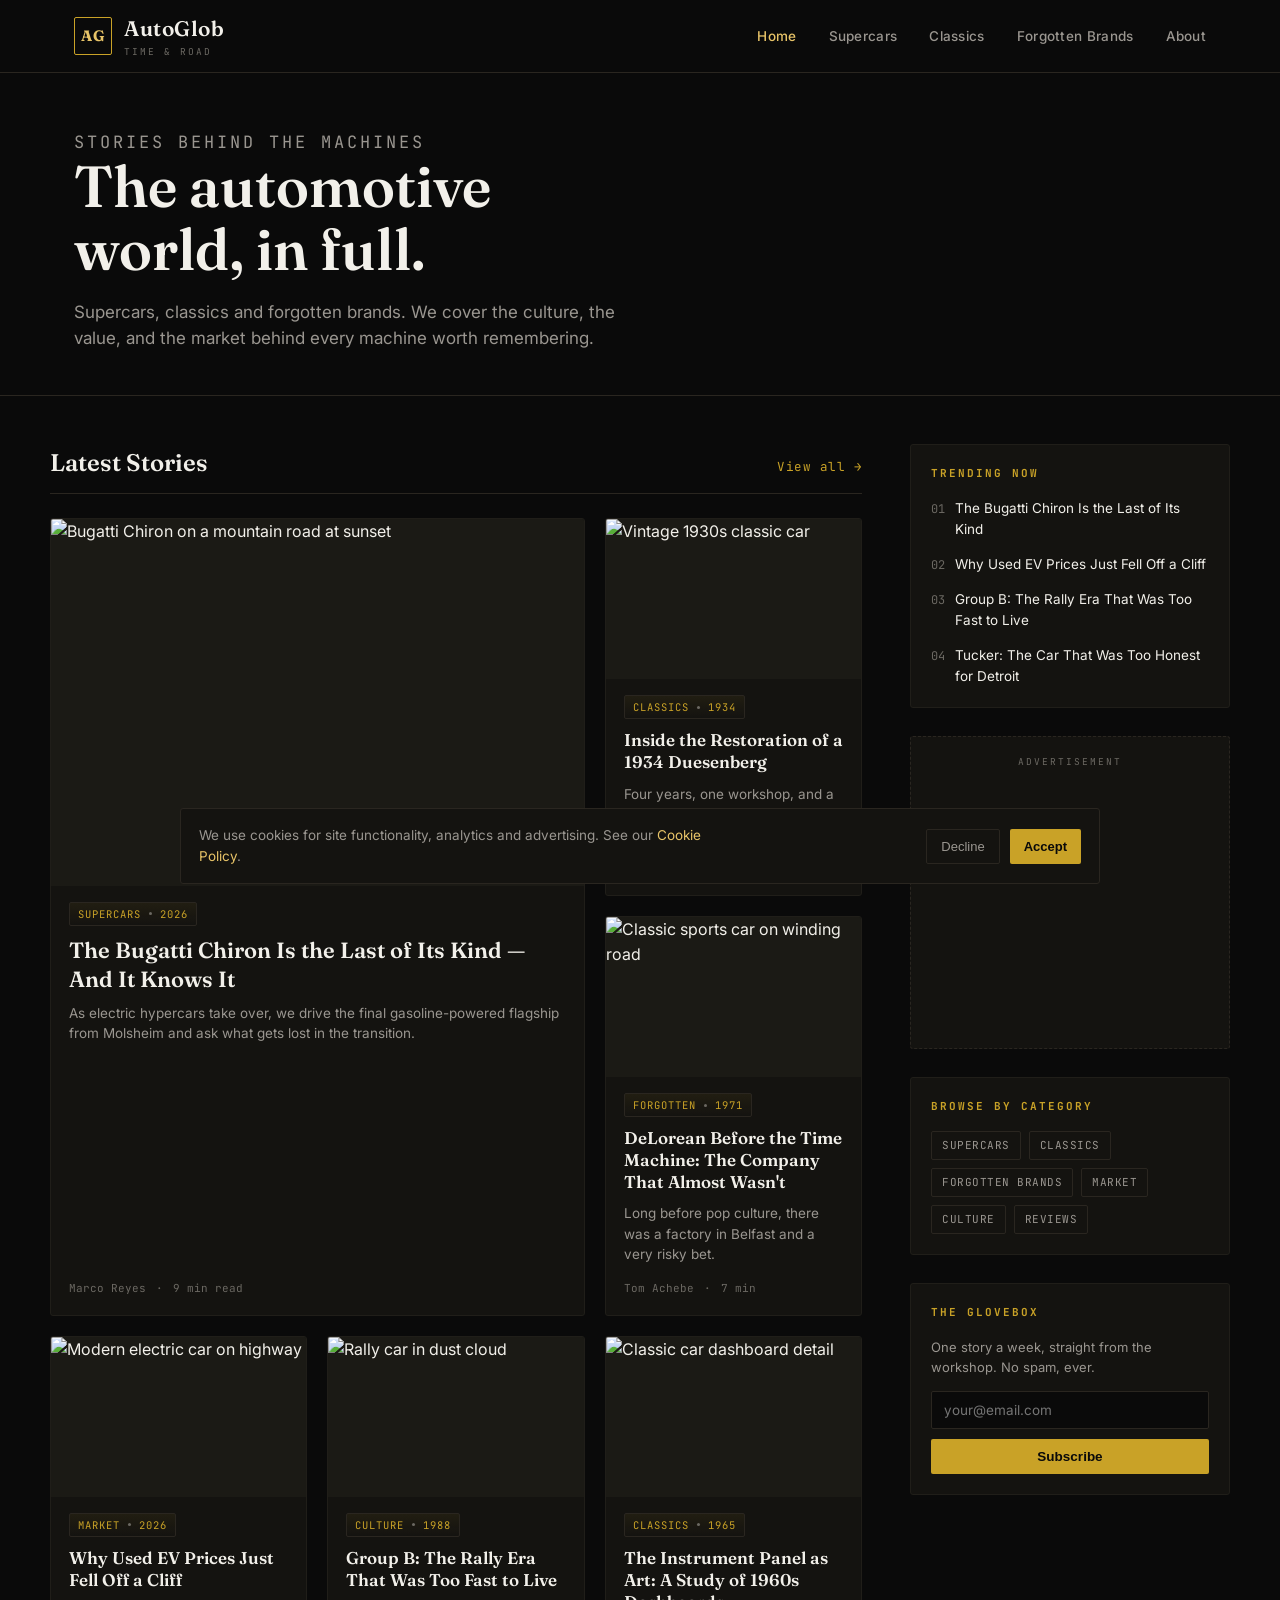
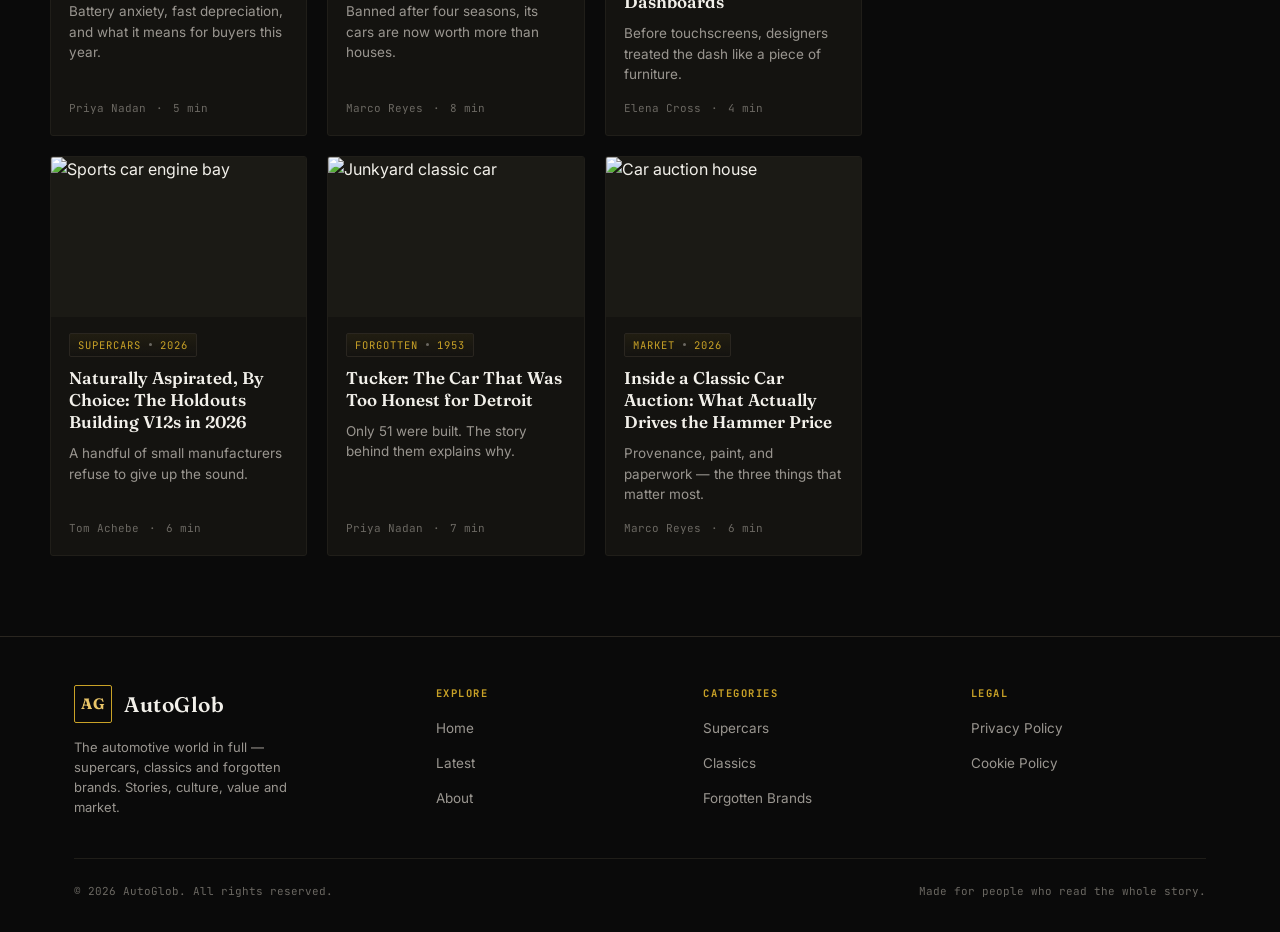
==== index.html @ 9c9de9b7 "Add files via upload" ====
<!DOCTYPE html>
<html lang="en">
<head>
<meta charset="UTF-8">
<meta name="viewport" content="width=device-width, initial-scale=1.0">
<title>AutoGlob — Time &amp; Road | Stories Behind The Machines</title>
<meta name="description" content="The automotive world in full. Supercars, classics and forgotten brands — stories, culture, value and market.">
<link rel="stylesheet" href="styles.css?v=2">
</head>
<body>

<header class="site-header">
  <div class="container header-inner">
    <a href="index.html" class="brand">
      <span class="brand-mark">AG</span>
      <span>
        <span class="brand-word">AutoGlob</span>
        <span class="brand-tagline">Time &amp; Road</span>
      </span>
    </a>
    <button class="nav-toggle" id="navToggle" aria-label="Open menu" aria-expanded="false">☰</button>
    <nav class="main-nav" id="mainNav">
      <a href="index.html" class="active">Home</a>
      <a href="index.html#latest">Supercars</a>
      <a href="index.html#latest">Classics</a>
      <a href="index.html#latest">Forgotten Brands</a>
      <a href="about.html">About</a>
    </nav>
  </div>
</header>

<section class="hero">
  <div class="container">
    <p class="hero-eyebrow">Stories Behind The Machines</p>
    <h1>The automotive world, in full.</h1>
    <p>Supercars, classics and forgotten brands. We cover the culture, the value, and the market behind every machine worth remembering.</p>
  </div>
</section>

<div class="container page-layout">
  <main>
    <div class="section-heading" id="latest">
      <h2>Latest Stories</h2>
      <a href="#" class="view-all">View all →</a>
    </div>

    <div class="article-grid featured-first">

      <article class="card">
        <a href="bugatti-chiron.html">
          <div class="card-media">
            <img src="https://images.unsplash.com/photo-1503376780353-7e6692767b70?w=1000&q=80" alt="Bugatti Chiron on a mountain road at sunset">
          </div>
        </a>
        <div class="card-body">
          <span class="plate">Supercars<span class="dot"></span>2026</span>
          <h3><a href="bugatti-chiron.html">The Bugatti Chiron Is the Last of Its Kind — And It Knows It</a></h3>
          <p>As electric hypercars take over, we drive the final gasoline-powered flagship from Molsheim and ask what gets lost in the transition.</p>
          <div class="card-meta"><span>Marco Reyes</span><span>·</span><span>9 min read</span></div>
        </div>
      </article>

      <article class="card">
        <a href="duesenberg-1934-restoration.html">
          <div class="card-media"><img src="https://images.unsplash.com/photo-1552519507-da3b142c6e3d?w=700&q=80" alt="Vintage 1930s classic car"></div>
        </a>
        <div class="card-body">
          <span class="plate">Classics<span class="dot"></span>1934</span>
          <h3><a href="duesenberg-1934-restoration.html">Inside the Restoration of a 1934 Duesenberg</a></h3>
          <p>Four years, one workshop, and a devotion to getting every rivet right.</p>
          <div class="card-meta"><span>Elena Cross</span><span>·</span><span>6 min</span></div>
        </div>
      </article>

      <article class="card">
        <a href="delorean-before-time-machine.html">
          <div class="card-media"><img src="https://images.unsplash.com/photo-1494905998402-395d579af36f?w=700&q=80" alt="Classic sports car on winding road"></div>
        </a>
        <div class="card-body">
          <span class="plate">Forgotten<span class="dot"></span>1971</span>
          <h3><a href="delorean-before-time-machine.html">DeLorean Before the Time Machine: The Company That Almost Wasn't</a></h3>
          <p>Long before pop culture, there was a factory in Belfast and a very risky bet.</p>
          <div class="card-meta"><span>Tom Achebe</span><span>·</span><span>7 min</span></div>
        </div>
      </article>

      <article class="card">
        <a href="used-ev-prices-fell.html">
          <div class="card-media"><img src="https://images.unsplash.com/photo-1580273916550-e323be2ae537?w=700&q=80" alt="Modern electric car on highway"></div>
        </a>
        <div class="card-body">
          <span class="plate">Market<span class="dot"></span>2026</span>
          <h3><a href="used-ev-prices-fell.html">Why Used EV Prices Just Fell Off a Cliff</a></h3>
          <p>Battery anxiety, fast depreciation, and what it means for buyers this year.</p>
          <div class="card-meta"><span>Priya Nadan</span><span>·</span><span>5 min</span></div>
        </div>
      </article>

      <article class="card">
        <a href="group-b-rally-era.html">
          <div class="card-media"><img src="https://images.unsplash.com/photo-1605559911160-a3d95d213904?w=700&q=80" alt="Rally car in dust cloud"></div>
        </a>
        <div class="card-body">
          <span class="plate">Culture<span class="dot"></span>1988</span>
          <h3><a href="group-b-rally-era.html">Group B: The Rally Era That Was Too Fast to Live</a></h3>
          <p>Banned after four seasons, its cars are now worth more than houses.</p>
          <div class="card-meta"><span>Marco Reyes</span><span>·</span><span>8 min</span></div>
        </div>
      </article>

      <article class="card">
        <a href="1960s-dashboards-design.html">
          <div class="card-media"><img src="https://images.unsplash.com/photo-1542362567-b07e54358753?w=700&q=80" alt="Classic car dashboard detail"></div>
        </a>
        <div class="card-body">
          <span class="plate">Classics<span class="dot"></span>1965</span>
          <h3><a href="1960s-dashboards-design.html">The Instrument Panel as Art: A Study of 1960s Dashboards</a></h3>
          <p>Before touchscreens, designers treated the dash like a piece of furniture.</p>
          <div class="card-meta"><span>Elena Cross</span><span>·</span><span>4 min</span></div>
        </div>
      </article>

      <article class="card">
        <a href="naturally-aspirated-v12-holdouts.html">
          <div class="card-media"><img src="https://images.unsplash.com/photo-1511919884226-fd3cad34687c?w=700&q=80" alt="Sports car engine bay"></div>
        </a>
        <div class="card-body">
          <span class="plate">Supercars<span class="dot"></span>2026</span>
          <h3><a href="naturally-aspirated-v12-holdouts.html">Naturally Aspirated, By Choice: The Holdouts Building V12s in 2026</a></h3>
          <p>A handful of small manufacturers refuse to give up the sound.</p>
          <div class="card-meta"><span>Tom Achebe</span><span>·</span><span>6 min</span></div>
        </div>
      </article>

      <article class="card">
        <a href="tucker-car-too-honest-detroit.html">
          <div class="card-media"><img src="https://images.unsplash.com/photo-1580414057403-c5f451f30e1c?w=700&q=80" alt="Junkyard classic car"></div>
        </a>
        <div class="card-body">
          <span class="plate">Forgotten<span class="dot"></span>1953</span>
          <h3><a href="tucker-car-too-honest-detroit.html">Tucker: The Car That Was Too Honest for Detroit</a></h3>
          <p>Only 51 were built. The story behind them explains why.</p>
          <div class="card-meta"><span>Priya Nadan</span><span>·</span><span>7 min</span></div>
        </div>
      </article>

      <article class="card">
        <a href="classic-car-auction-hammer-price.html">
          <div class="card-media"><img src="https://images.unsplash.com/photo-1494976388531-d1058494cdd8?w=700&q=80" alt="Car auction house"></div>
        </a>
        <div class="card-body">
          <span class="plate">Market<span class="dot"></span>2026</span>
          <h3><a href="classic-car-auction-hammer-price.html">Inside a Classic Car Auction: What Actually Drives the Hammer Price</a></h3>
          <p>Provenance, paint, and paperwork — the three things that matter most.</p>
          <div class="card-meta"><span>Marco Reyes</span><span>·</span><span>6 min</span></div>
        </div>
      </article>

    </div>
  </main>

  <aside class="sidebar">
    <div class="widget">
      <h3>Trending Now</h3>
      <ul class="widget-list">
        <li><a href="bugatti-chiron.html"><span class="rank">01</span> The Bugatti Chiron Is the Last of Its Kind</a></li>
        <li><a href="used-ev-prices-fell.html"><span class="rank">02</span> Why Used EV Prices Just Fell Off a Cliff</a></li>
        <li><a href="group-b-rally-era.html"><span class="rank">03</span> Group B: The Rally Era That Was Too Fast to Live</a></li>
        <li><a href="tucker-car-too-honest-detroit.html"><span class="rank">04</span> Tucker: The Car That Was Too Honest for Detroit</a></li>
      </ul>
    </div>

    <div class="ad-slot">
      <p class="ad-label">Advertisement</p>
      <!-- AdSense unit placeholder -->
      <ins class="adsbygoogle"
           style="display:block; min-height:250px;"
           data-ad-client="ca-pub-XXXXXXXXXXXXXXXX"
           data-ad-slot="0000000000"
           data-ad-format="auto"
           data-full-width-responsive="true"></ins>
    </div>

    <div class="widget">
      <h3>Browse by Category</h3>
      <div class="tag-cloud">
        <a href="#" class="tag">Supercars</a>
        <a href="#" class="tag">Classics</a>
        <a href="#" class="tag">Forgotten Brands</a>
        <a href="#" class="tag">Market</a>
        <a href="#" class="tag">Culture</a>
        <a href="#" class="tag">Reviews</a>
      </div>
    </div>

    <div class="widget newsletter-widget">
      <h3>The Glovebox</h3>
      <p>One story a week, straight from the workshop. No spam, ever.</p>
      <form class="newsletter-form" onsubmit="return false;">
        <input type="email" placeholder="your@email.com" required aria-label="Email address">
        <button class="btn" type="submit">Subscribe</button>
      </form>
    </div>
  </aside>
</div>

<footer class="site-footer">
  <div class="container">
    <div class="footer-grid">
      <div class="footer-brand">
        <a href="index.html" class="brand">
          <span class="brand-mark">AG</span>
          <span class="brand-word">AutoGlob</span>
        </a>
        <p>The automotive world in full — supercars, classics and forgotten brands. Stories, culture, value and market.</p>
      </div>
      <div class="footer-col">
        <h4>Explore</h4>
        <ul>
          <li><a href="index.html">Home</a></li>
          <li><a href="index.html#latest">Latest</a></li>
          <li><a href="about.html">About</a></li>
        </ul>
      </div>
      <div class="footer-col">
        <h4>Categories</h4>
        <ul>
          <li><a href="#">Supercars</a></li>
          <li><a href="#">Classics</a></li>
          <li><a href="#">Forgotten Brands</a></li>
        </ul>
      </div>
      <div class="footer-col">
        <h4>Legal</h4>
        <ul>
          <li><a href="privacy.html">Privacy Policy</a></li>
          <li><a href="cookies.html">Cookie Policy</a></li>
        </ul>
      </div>
    </div>
    <div class="footer-bottom">
      <span>© 2026 AutoGlob. All rights reserved.</span>
      <span>Made for people who read the whole story.</span>
    </div>
  </div>
</footer>

<script src="script.js"></script>
</body>
</html>
---- styles.css ----
/* ==========================================================================
   AutoGlob — Time & Road
   Shared stylesheet
   ========================================================================== */

@import url('https://fonts.googleapis.com/css2?family=Fraunces:opsz,wght@9..144,400;9..144,500;9..144,600;9..144,700&family=Inter:wght@400;500;600;700&family=JetBrains+Mono:wght@400;500;600&display=swap');

:root{
  --bg: #0a0a0a;
  --bg-elevated: #141310;
  --bg-elevated-2: #1b1a15;
  --gold: #c9a227;
  --gold-bright: #e8c468;
  --text: #f2f0ea;
  --text-muted: #9a9690;
  --text-faint: #6b6862;
  --line: #2a2620;
  --line-soft: #201e19;

  --font-display: 'Fraunces', Georgia, serif;
  --font-body: 'Inter', -apple-system, BlinkMacSystemFont, sans-serif;
  --font-mono: 'JetBrains Mono', ui-monospace, monospace;

  --container: 1180px;
  --radius: 3px;
}

*, *::before, *::after{ box-sizing: border-box; }

html{ scroll-behavior: smooth; }

body{
  margin:0;
  background: var(--bg);
  color: var(--text);
  font-family: var(--font-body);
  font-size: 16px;
  line-height: 1.55;
  -webkit-font-smoothing: antialiased;
}

img{ max-width:100%; display:block; }
a{ color: inherit; text-decoration: none; }

.container{
  max-width: var(--container);
  margin: 0 auto;
  padding: 0 24px;
}

:focus-visible{
  outline: 2px solid var(--gold-bright);
  outline-offset: 2px;
}

@media (prefers-reduced-motion: reduce){
  *{ animation-duration: 0.01ms !important; transition-duration: 0.01ms !important; scroll-behavior: auto !important; }
}

/* ---------- Header ---------- */

.site-header{
  position: sticky;
  top: 0;
  z-index: 50;
  background: var(--bg);
  border-bottom: 1px solid var(--line);
}

.header-inner{
  display:flex;
  align-items:center;
  justify-content: space-between;
  height: 72px;
  gap: 24px;
}

.brand{
  display:flex;
  align-items:center;
  gap: 12px;
  flex-shrink: 0;
}

.brand-mark{
  width: 38px;
  height: 38px;
  border: 1.5px solid var(--gold);
  border-radius: 2px;
  display:flex;
  align-items:center;
  justify-content:center;
  font-family: var(--font-display);
  font-weight: 700;
  font-size: 15px;
  letter-spacing: 0.5px;
  color: var(--gold-bright);
}

.brand-word{
  font-family: var(--font-display);
  font-size: 21px;
  font-weight: 600;
  letter-spacing: 0.5px;
}

.brand-tagline{
  display:block;
  font-family: var(--font-mono);
  font-size: 9.5px;
  letter-spacing: 2px;
  text-transform: uppercase;
  color: var(--text-faint);
  margin-top: 1px;
}

.main-nav{
  display:flex;
  align-items:center;
  gap: 32px;
}

.main-nav a{
  font-size: 13.5px;
  font-weight: 500;
  letter-spacing: 0.3px;
  color: var(--text-muted);
  transition: color .15s ease;
  white-space: nowrap;
}

.main-nav a:hover, .main-nav a.active{ color: var(--gold-bright); }

.nav-toggle{
  display:none;
  background:none;
  border: 1px solid var(--line);
  color: var(--text);
  width: 40px; height: 40px;
  border-radius: var(--radius);
  cursor:pointer;
}

@media (max-width: 860px){
  .main-nav{
    position: fixed;
    inset: 72px 0 0 0;
    z-index: 60;
    background-color: var(--bg);
    opacity: 1;
    flex-direction: column;
    align-items: flex-start;
    padding: 24px;
    gap: 20px;
    border-top: 1px solid var(--line);
    box-shadow: 0 12px 24px rgba(0,0,0,0.5);
    transform: translateX(100%);
    transition: transform .25s ease;
  }
  .main-nav.open{ transform: translateX(0); }
  .nav-toggle{ display:flex; align-items:center; justify-content:center; }
}

/* ---------- Hero ---------- */

.hero{
  padding: 56px 0 44px;
  border-bottom: 1px solid var(--line);
}

.hero-eyebrow{
  font-family: var(--font-mono);
  font-size: 11px;
  letter-spacing: 3px;
  text-transform: uppercase;
  color: var(--gold);
  margin: 0 0 14px;
}

.hero h1{
  font-family: var(--font-display);
  font-size: clamp(34px, 5vw, 58px);
  font-weight: 600;
  line-height: 1.08;
  margin: 0 0 18px;
  max-width: 15ch;
}

.hero p{
  font-size: 17px;
  color: var(--text-muted);
  max-width: 52ch;
  margin: 0;
}

/* ---------- Layout: content + sidebar ---------- */

.page-layout{
  display:grid;
  grid-template-columns: 1fr 320px;
  gap: 48px;
  padding: 48px 0 80px;
  align-items: start;
}

@media (max-width: 960px){
  .page-layout{ grid-template-columns: 1fr; }
}

.section-heading{
  display:flex;
  align-items:baseline;
  justify-content: space-between;
  margin: 0 0 24px;
  padding-bottom: 12px;
  border-bottom: 1px solid var(--line);
}

.section-heading h2{
  font-family: var(--font-display);
  font-size: 24px;
  font-weight: 600;
  margin:0;
}

.section-heading .view-all{
  font-size: 12.5px;
  font-family: var(--font-mono);
  color: var(--gold);
  letter-spacing: 0.5px;
}

/* ---------- Article grid ---------- */

.article-grid{
  display:grid;
  grid-template-columns: repeat(3, 1fr);
  gap: 20px;
}

.article-grid.featured-first .card:first-child{
  grid-column: span 2;
  grid-row: span 2;
}

.article-grid.featured-first .card:first-child .card-media{ aspect-ratio: 16/11; }
.article-grid.featured-first .card:first-child h3{ font-size: 22px; }

@media (max-width: 720px){
  .article-grid{ grid-template-columns: 1fr; }
  .article-grid.featured-first .card:first-child{ grid-column: span 1; grid-row: span 1; }
}
@media (min-width: 721px) and (max-width: 960px){
  .article-grid{ grid-template-columns: repeat(2, 1fr); }
}

.card{
  background: var(--bg-elevated);
  border: 1px solid var(--line-soft);
  border-radius: var(--radius);
  overflow: hidden;
  display:flex;
  flex-direction: column;
  transition: border-color .15s ease, transform .15s ease;
}

.card:hover{ border-color: var(--gold); transform: translateY(-2px); }

.card-media{
  aspect-ratio: 16/10;
  overflow: hidden;
  background: #1b1a15;
}

.card-media img{ width:100%; height:100%; object-fit: cover; }

.card-body{ padding: 16px 18px 18px; display:flex; flex-direction:column; gap:10px; flex:1; }

/* signature element: the "plate" — a vehicle-badge-style metadata strip */
.plate{
  display:inline-flex;
  align-items:center;
  gap: 8px;
  font-family: var(--font-mono);
  font-size: 10.5px;
  letter-spacing: 1px;
  text-transform: uppercase;
  color: var(--gold);
  border: 1px solid var(--line);
  border-radius: 2px;
  padding: 3px 8px;
  width: fit-content;
  background: linear-gradient(180deg, rgba(201,162,39,0.07), transparent);
}

.plate .dot{ width:3px; height:3px; background: var(--text-faint); border-radius:50%; }

.card h3{
  font-family: var(--font-display);
  font-size: 17px;
  font-weight: 600;
  line-height: 1.3;
  margin: 0;
}

.card p{
  font-size: 13.5px;
  color: var(--text-muted);
  margin:0;
  line-height: 1.5;
}

.card-meta{
  margin-top: auto;
  padding-top: 6px;
  font-family: var(--font-mono);
  font-size: 11px;
  color: var(--text-faint);
  display:flex;
  gap: 10px;
}

/* ---------- Sidebar ---------- */

.sidebar{ display:flex; flex-direction:column; gap: 28px; }

.widget{
  background: var(--bg-elevated);
  border: 1px solid var(--line-soft);
  border-radius: var(--radius);
  padding: 20px;
}

.widget h3{
  font-family: var(--font-mono);
  font-size: 11px;
  letter-spacing: 2px;
  text-transform: uppercase;
  color: var(--gold);
  margin: 0 0 16px;
}

.widget-list{ list-style:none; margin:0; padding:0; display:flex; flex-direction:column; gap:14px; }

.widget-list li a{
  display:flex; align-items:baseline; gap:10px;
  font-size: 13.5px;
  color: var(--text);
}

.widget-list li a:hover{ color: var(--gold-bright); }

.widget-list .rank{
  font-family: var(--font-mono);
  color: var(--text-faint);
  font-size: 12px;
  flex-shrink:0;
}

.tag-cloud{ display:flex; flex-wrap:wrap; gap: 8px; }

.tag{
  font-family: var(--font-mono);
  font-size: 11px;
  letter-spacing: 0.5px;
  text-transform: uppercase;
  color: var(--text-muted);
  border: 1px solid var(--line);
  padding: 5px 10px;
  border-radius: 2px;
}
.tag:hover{ color: var(--gold-bright); border-color: var(--gold); }

.newsletter-widget p{ font-size: 13px; color: var(--text-muted); margin: 0 0 14px; }

.newsletter-form{ display:flex; flex-direction:column; gap: 10px; }

.newsletter-form input{
  background: var(--bg);
  border: 1px solid var(--line);
  color: var(--text);
  padding: 10px 12px;
  border-radius: 2px;
  font-family: var(--font-body);
  font-size: 13.5px;
}
.newsletter-form input:focus{ border-color: var(--gold); outline: none; }

.btn{
  display:inline-flex;
  align-items:center;
  justify-content:center;
  gap: 8px;
  background: var(--gold);
  color: #0a0a0a;
  font-weight: 600;
  font-size: 13.5px;
  padding: 10px 16px;
  border: none;
  border-radius: 2px;
  cursor: pointer;
  transition: background .15s ease;
}
.btn:hover{ background: var(--gold-bright); }

/* ad slot */
.ad-slot{
  background: var(--bg-elevated);
  border: 1px dashed var(--line);
  border-radius: var(--radius);
  padding: 18px;
  text-align:center;
}
.ad-slot .ad-label{
  font-family: var(--font-mono);
  font-size: 9.5px;
  letter-spacing: 2px;
  text-transform: uppercase;
  color: var(--text-faint);
  margin: 0 0 10px;
}

/* ---------- Article single page ---------- */

.article-header{ padding: 48px 0 32px; border-bottom: 1px solid var(--line); }

.breadcrumb{
  font-family: var(--font-mono);
  font-size: 11px;
  letter-spacing: 0.5px;
  color: var(--text-faint);
  margin: 0 0 20px;
}
.breadcrumb a{ color: var(--text-muted); }
.breadcrumb a:hover{ color: var(--gold-bright); }

.article-header h1{
  font-family: var(--font-display);
  font-size: clamp(30px, 4.5vw, 46px);
  line-height: 1.1;
  font-weight: 600;
  margin: 0 0 16px;
  max-width: 22ch;
}

.article-dek{
  font-size: 18px;
  color: var(--text-muted);
  max-width: 60ch;
  margin: 0 0 24px;
}

.byline{
  display:flex;
  align-items:center;
  gap: 16px;
  font-family: var(--font-mono);
  font-size: 12px;
  color: var(--text-faint);
}

.article-hero-media{
  margin: 32px 0 0;
  aspect-ratio: 16/8;
  border-radius: var(--radius);
  overflow:hidden;
}
.article-hero-media img{ width:100%; height:100%; object-fit:cover; }

.article-body-layout{
  display:grid;
  grid-template-columns: 1fr 320px;
  gap: 48px;
  padding: 44px 0 80px;
  align-items:start;
}
@media (max-width: 960px){ .article-body-layout{ grid-template-columns: 1fr; } }

.prose{ max-width: 68ch; font-size: 17px; line-height: 1.75; }

.prose h2{
  font-family: var(--font-display);
  font-size: 27px;
  font-weight: 600;
  margin: 40px 0 16px;
}

.prose p{ margin: 0 0 22px; color: #dedad2; }
.prose p:first-of-type::first-letter{
  font-family: var(--font-display);
  font-size: 58px;
  float:left;
  line-height: 0.8;
  padding: 6px 8px 0 0;
  color: var(--gold);
  font-weight: 600;
}

.prose blockquote{
  margin: 32px 0;
  padding: 4px 0 4px 22px;
  border-left: 2px solid var(--gold);
  font-family: var(--font-display);
  font-size: 21px;
  font-style: italic;
  color: var(--text);
}

.inline-ad{ margin: 36px 0; }

.article-footer{
  margin-top: 44px;
  padding-top: 24px;
  border-top: 1px solid var(--line);
  display:flex;
  flex-wrap:wrap;
  gap: 10px;
}

/* ---------- Static pages (About / Privacy / Cookies) ---------- */

.static-page{ padding: 56px 0 90px; }

.static-page .page-title{
  font-family: var(--font-display);
  font-size: clamp(30px, 4vw, 44px);
  font-weight: 600;
  margin: 0 0 8px;
}

.static-page .updated{
  font-family: var(--font-mono);
  font-size: 11.5px;
  color: var(--text-faint);
  margin: 0 0 40px;
}

.static-page .prose{ max-width: 72ch; }
.static-page .prose h2{ font-size: 22px; margin-top: 36px; }
.static-page .prose ul{ color:#dedad2; padding-left: 20px; }
.static-page .prose li{ margin-bottom: 10px; }
.static-page .prose p:first-of-type::first-letter{ all: unset; }

/* ---------- Footer ---------- */

.site-footer{
  border-top: 1px solid var(--line);
  padding: 48px 0 32px;
}

.footer-grid{
  display:grid;
  grid-template-columns: 1.4fr 1fr 1fr 1fr;
  gap: 32px;
  margin-bottom: 40px;
}
@media (max-width: 720px){ .footer-grid{ grid-template-columns: 1fr 1fr; } }

.footer-brand p{
  font-size: 13px;
  color: var(--text-muted);
  max-width: 32ch;
  margin: 14px 0 0;
}

.footer-col h4{
  font-family: var(--font-mono);
  font-size: 10.5px;
  letter-spacing: 1.5px;
  text-transform: uppercase;
  color: var(--gold);
  margin: 0 0 14px;
}

.footer-col ul{ list-style:none; margin:0; padding:0; display:flex; flex-direction:column; gap: 10px; }
.footer-col a{ font-size: 13.5px; color: var(--text-muted); }
.footer-col a:hover{ color: var(--gold-bright); }

.footer-bottom{
  display:flex;
  justify-content: space-between;
  align-items:center;
  flex-wrap: wrap;
  gap: 12px;
  padding-top: 24px;
  border-top: 1px solid var(--line-soft);
  font-family: var(--font-mono);
  font-size: 11px;
  color: var(--text-faint);
}
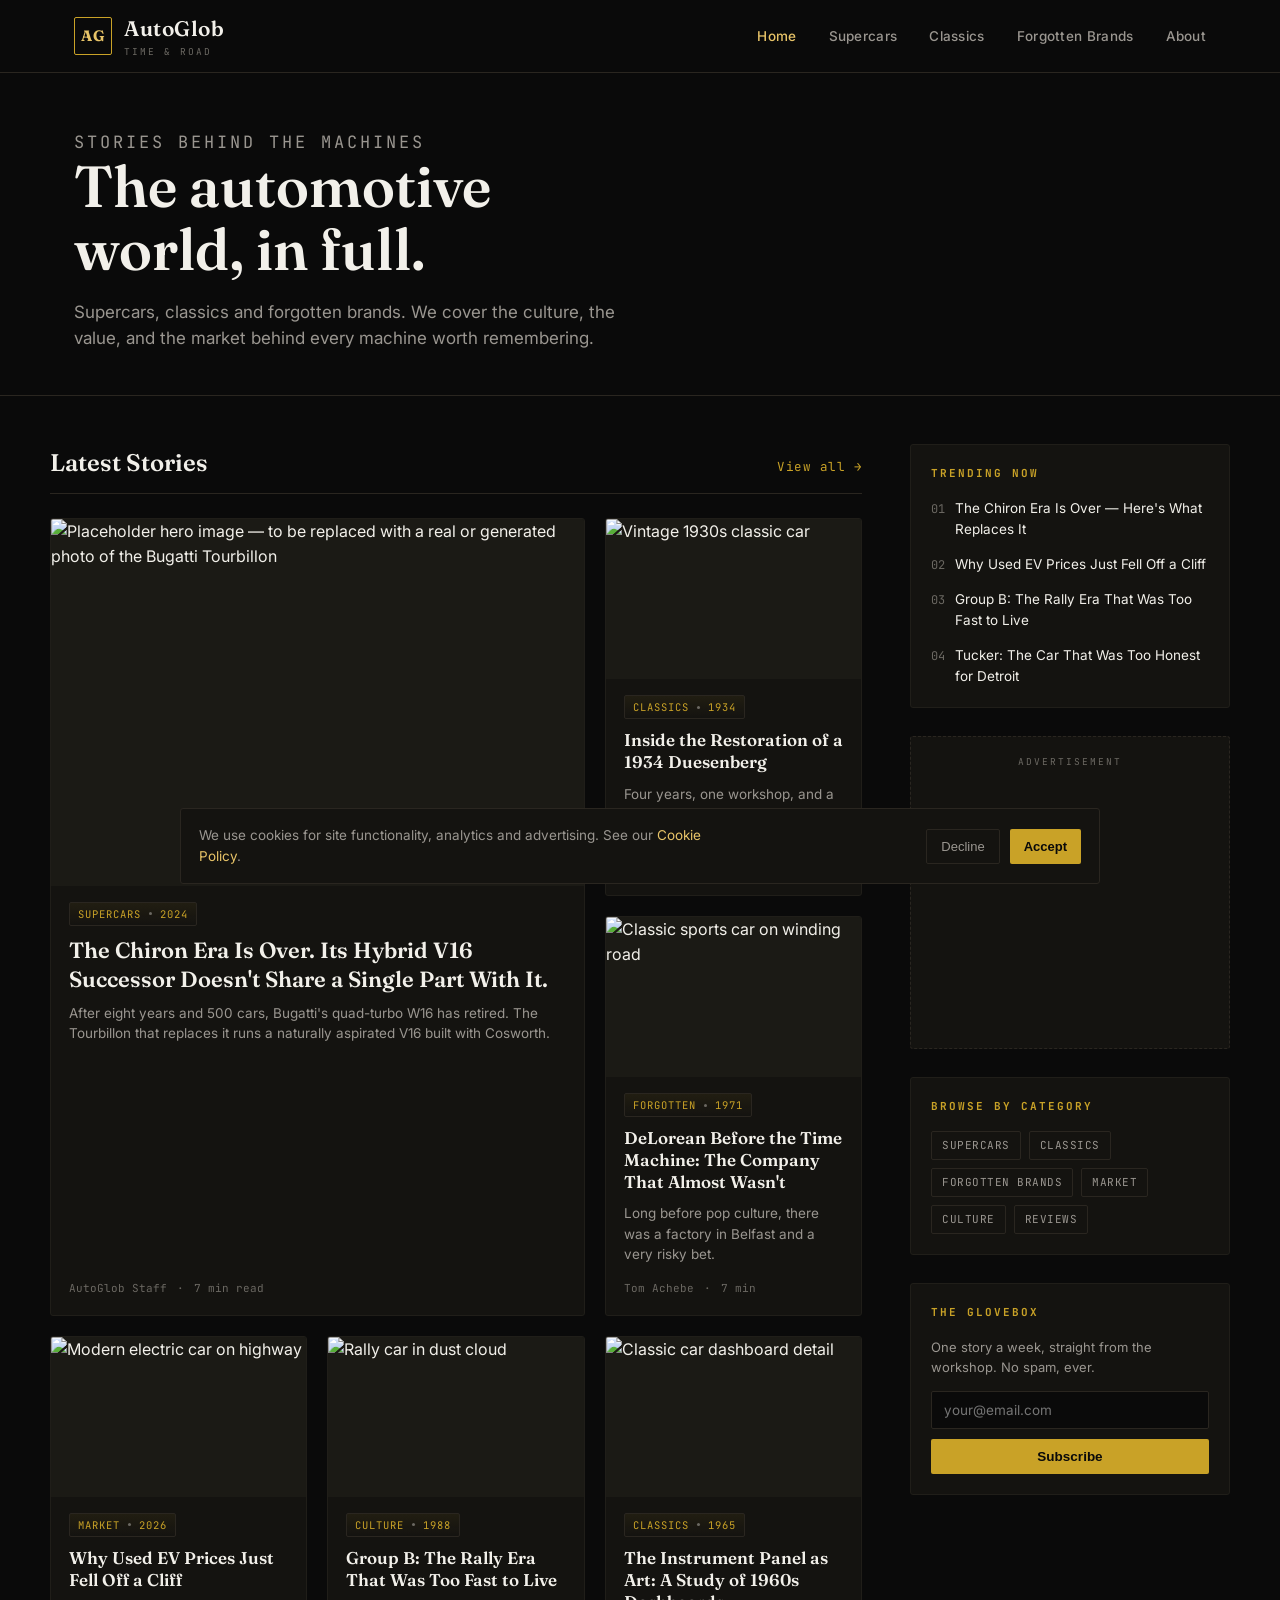
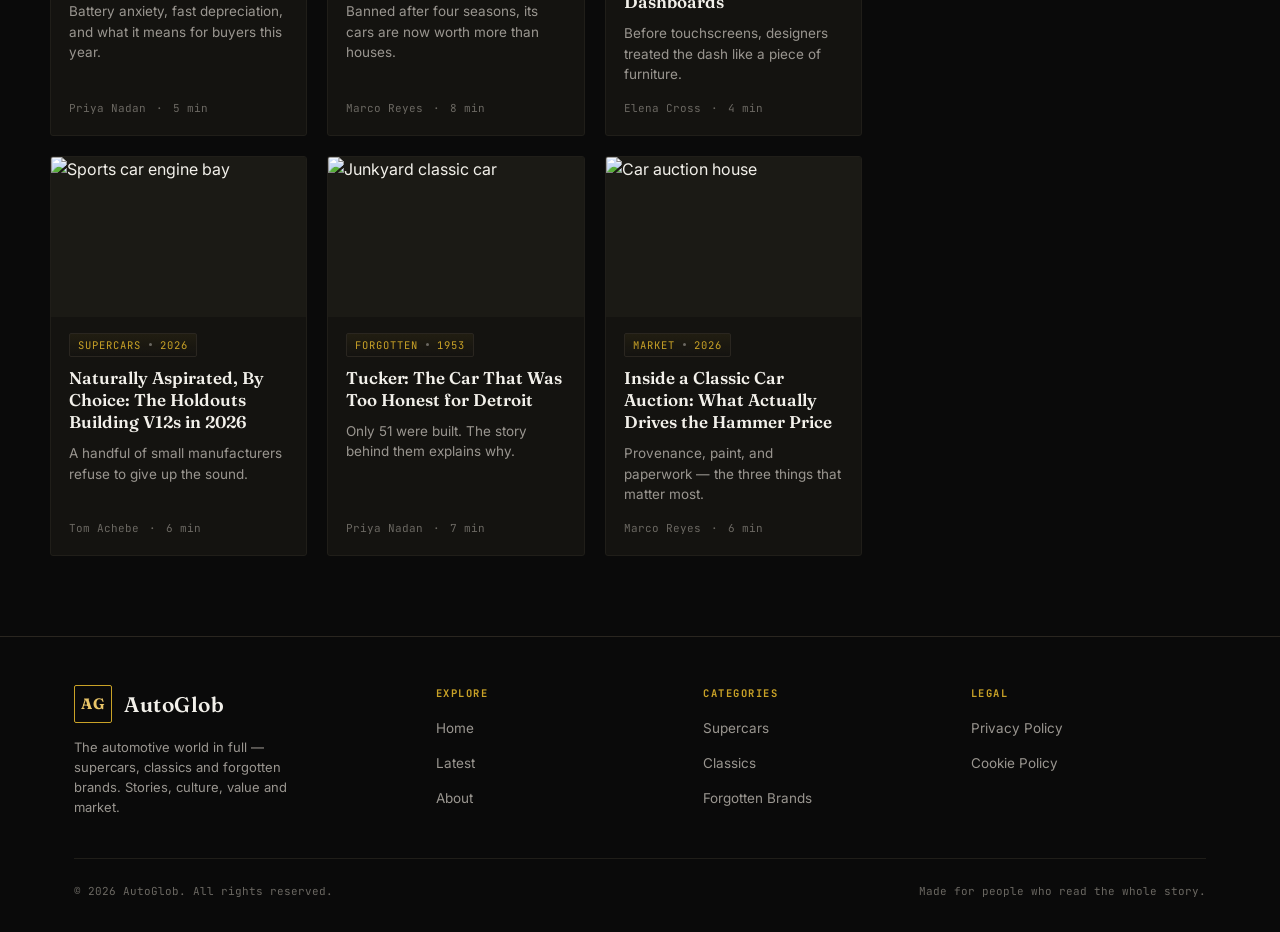
==== commit b8644a67: "Add files via upload" ====
--- a/index.html
+++ b/index.html
@@ -49,14 +49,14 @@
       <article class="card">
         <a href="bugatti-chiron.html">
           <div class="card-media">
-            <img src="https://images.unsplash.com/photo-1503376780353-7e6692767b70?w=1000&q=80" alt="Bugatti Chiron on a mountain road at sunset">
+            <img src="https://images.unsplash.com/photo-1503376780353-7e6692767b70?w=1000&q=80" alt="Placeholder hero image — to be replaced with a real or generated photo of the Bugatti Tourbillon">
           </div>
         </a>
         <div class="card-body">
-          <span class="plate">Supercars<span class="dot"></span>2026</span>
-          <h3><a href="bugatti-chiron.html">The Bugatti Chiron Is the Last of Its Kind — And It Knows It</a></h3>
-          <p>As electric hypercars take over, we drive the final gasoline-powered flagship from Molsheim and ask what gets lost in the transition.</p>
-          <div class="card-meta"><span>Marco Reyes</span><span>·</span><span>9 min read</span></div>
+          <span class="plate">Supercars<span class="dot"></span>2024</span>
+          <h3><a href="bugatti-chiron.html">The Chiron Era Is Over. Its Hybrid V16 Successor Doesn't Share a Single Part With It.</a></h3>
+          <p>After eight years and 500 cars, Bugatti's quad-turbo W16 has retired. The Tourbillon that replaces it runs a naturally aspirated V16 built with Cosworth.</p>
+          <div class="card-meta"><span>AutoGlob Staff</span><span>·</span><span>7 min read</span></div>
         </div>
       </article>
 
@@ -163,7 +163,7 @@
     <div class="widget">
       <h3>Trending Now</h3>
       <ul class="widget-list">
-        <li><a href="bugatti-chiron.html"><span class="rank">01</span> The Bugatti Chiron Is the Last of Its Kind</a></li>
+        <li><a href="bugatti-chiron.html"><span class="rank">01</span> The Chiron Era Is Over — Here's What Replaces It</a></li>
         <li><a href="used-ev-prices-fell.html"><span class="rank">02</span> Why Used EV Prices Just Fell Off a Cliff</a></li>
         <li><a href="group-b-rally-era.html"><span class="rank">03</span> Group B: The Rally Era That Was Too Fast to Live</a></li>
         <li><a href="tucker-car-too-honest-detroit.html"><span class="rank">04</span> Tucker: The Car That Was Too Honest for Detroit</a></li>
--- a/styles.css
+++ b/styles.css
@@ -144,20 +144,33 @@
 @media (max-width: 860px){
   .main-nav{
     position: fixed;
-    inset: 72px 0 0 0;
+    top: 82px;
+    left: 16px;
+    right: 16px;
     z-index: 60;
-    background-color: var(--bg);
+    background-color: var(--bg-elevated);
+    border: 1px solid var(--line);
+    border-radius: var(--radius);
+    flex-direction: column;
+    align-items: stretch;
+    gap: 2px;
+    padding: 8px;
+    box-shadow: 0 16px 32px rgba(0,0,0,0.55);
+    opacity: 0;
+    visibility: hidden;
+    transform: translateY(-6px);
+    transition: opacity .18s ease, transform .18s ease, visibility .18s;
+  }
+  .main-nav a{
+    padding: 12px 12px;
+    border-radius: 2px;
+  }
+  .main-nav a:hover, .main-nav a:active{ background: rgba(201,162,39,0.08); }
+  .main-nav.open{
     opacity: 1;
-    flex-direction: column;
-    align-items: flex-start;
-    padding: 24px;
-    gap: 20px;
-    border-top: 1px solid var(--line);
-    box-shadow: 0 12px 24px rgba(0,0,0,0.5);
-    transform: translateX(100%);
-    transition: transform .25s ease;
+    visibility: visible;
+    transform: translateY(0);
   }
-  .main-nav.open{ transform: translateX(0); }
   .nav-toggle{ display:flex; align-items:center; justify-content:center; }
 }
 
@@ -508,6 +521,17 @@
 
 .inline-ad{ margin: 36px 0; }
 
+.prose figure{ margin: 34px 0; }
+.prose figure img{ width:100%; border-radius: var(--radius); aspect-ratio: 3/2; object-fit: cover; }
+.prose figcaption{
+  margin-top: 10px;
+  font-family: var(--font-mono);
+  font-size: 11px;
+  letter-spacing: 0.3px;
+  color: var(--text-faint);
+  text-align: center;
+}
+
 .article-footer{
   margin-top: 44px;
   padding-top: 24px;
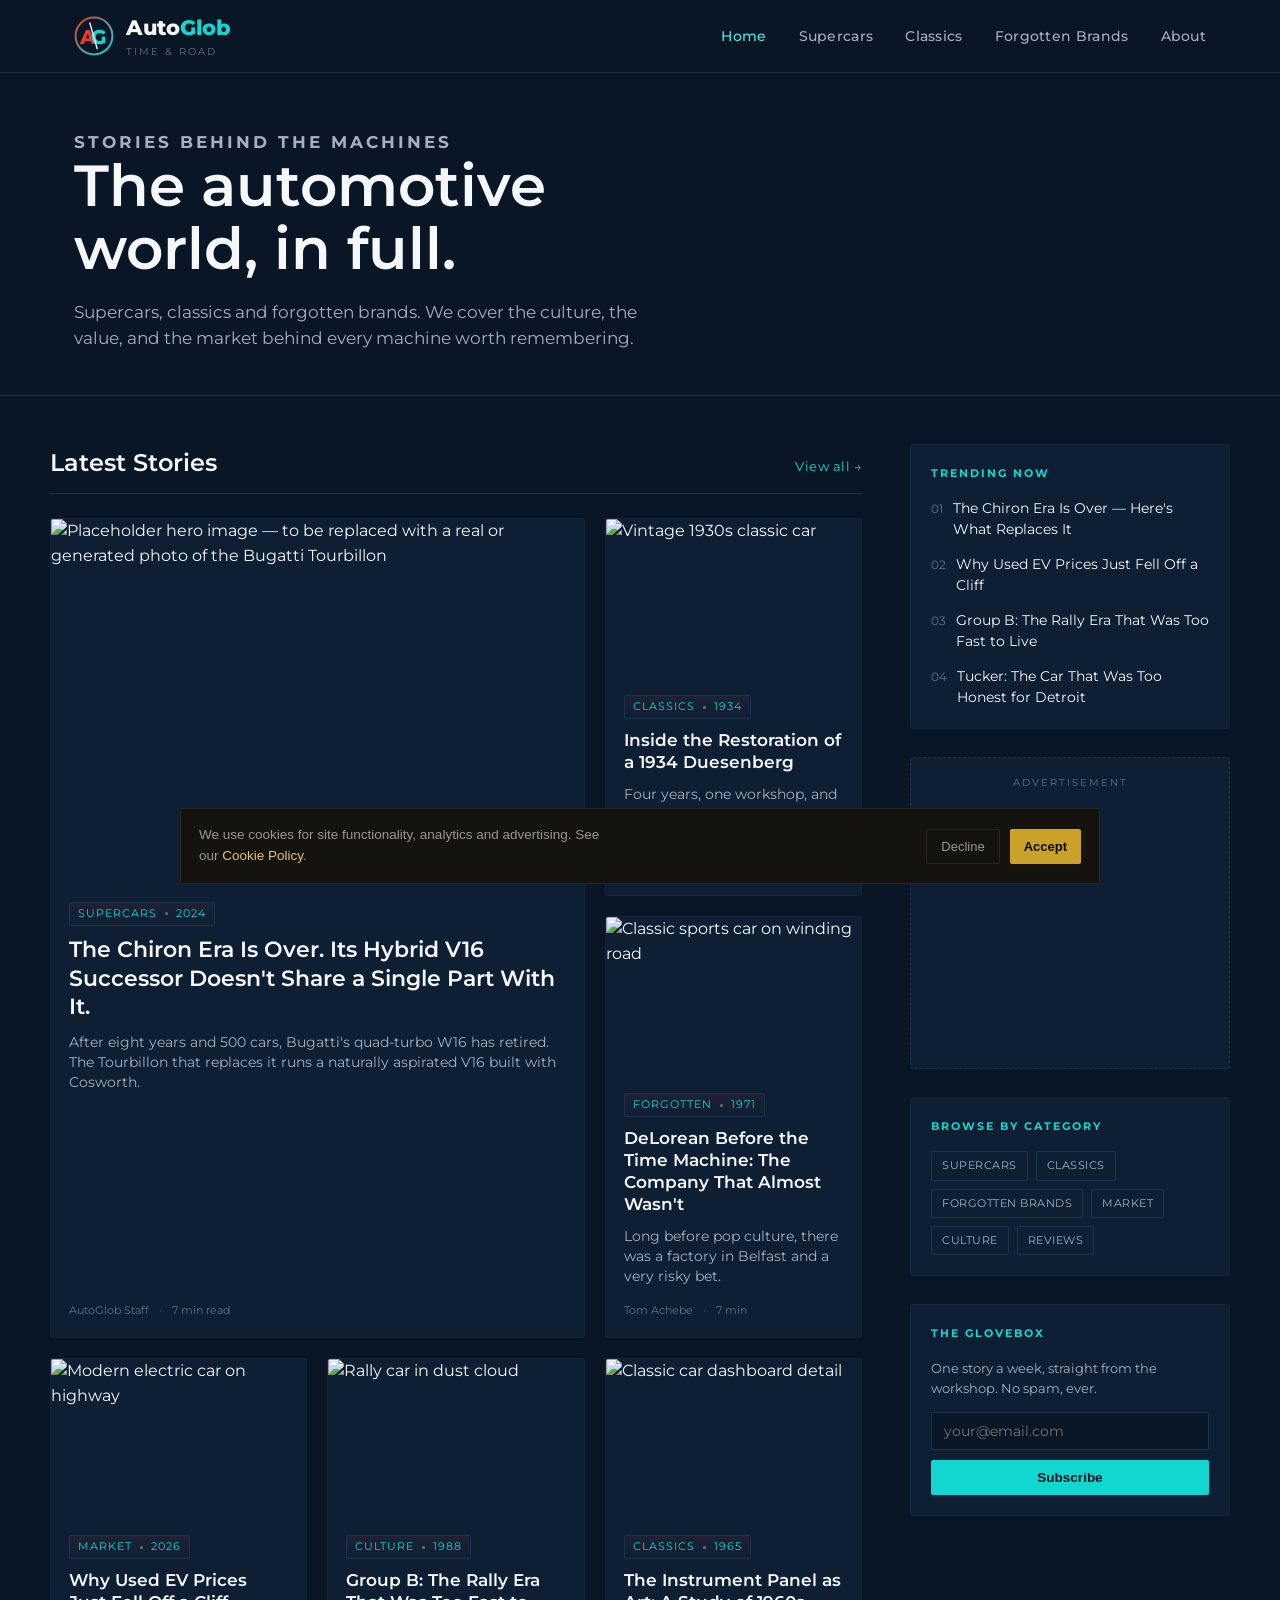
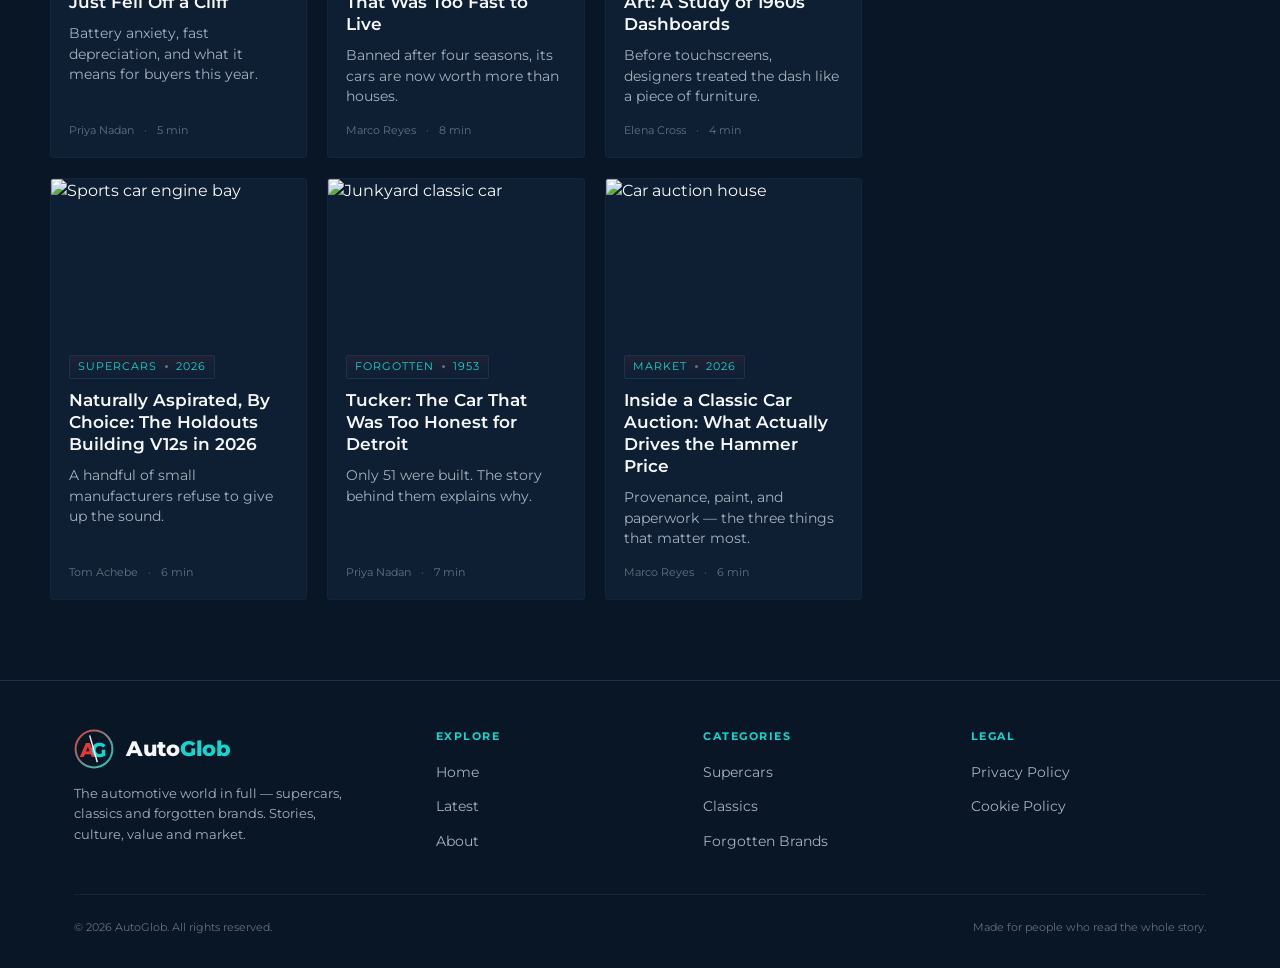
==== commit e23ad343: "Add files via upload" ====
--- a/index.html
+++ b/index.html
@@ -5,6 +5,7 @@
 <meta name="viewport" content="width=device-width, initial-scale=1.0">
 <title>AutoGlob — Time &amp; Road | Stories Behind The Machines</title>
 <meta name="description" content="The automotive world in full. Supercars, classics and forgotten brands — stories, culture, value and market.">
+<link rel="icon" href="favicon.ico">
 <link rel="stylesheet" href="styles.css?v=2">
 </head>
 <body>
@@ -12,9 +13,15 @@
 <header class="site-header">
   <div class="container header-inner">
     <a href="index.html" class="brand">
-      <span class="brand-mark">AG</span>
+      <svg class="brand-mark" viewBox="0 0 400 400" xmlns="http://www.w3.org/2000/svg" role="img" aria-label="AutoGlob logo">
+            <defs><linearGradient id="ringindexhtml1" x1="0%" y1="0%" x2="100%" y2="100%"><stop offset="0%" stop-color="#e53935"/><stop offset="100%" stop-color="#12d6d0"/></linearGradient></defs>
+            <circle cx="200" cy="200" r="184" fill="#081625" stroke="url(#ringindexhtml1)" stroke-width="20"/>
+            <text x="62" y="278" font-family="Montserrat, sans-serif" font-weight="800" font-size="200" fill="#e53935">A</text>
+            <text x="168" y="278" font-family="Montserrat, sans-serif" font-weight="800" font-size="200" fill="#12d6d0">G</text>
+            <rect x="188" y="58" width="14" height="280" fill="#f5f7fa" transform="rotate(-16 195 198)"/>
+          </svg>
       <span>
-        <span class="brand-word">AutoGlob</span>
+        <span class="brand-word">Auto<span>Glob</span></span>
         <span class="brand-tagline">Time &amp; Road</span>
       </span>
     </a>
@@ -209,8 +216,14 @@
     <div class="footer-grid">
       <div class="footer-brand">
         <a href="index.html" class="brand">
-          <span class="brand-mark">AG</span>
-          <span class="brand-word">AutoGlob</span>
+          <svg class="brand-mark" viewBox="0 0 400 400" xmlns="http://www.w3.org/2000/svg" role="img" aria-label="AutoGlob logo">
+            <defs><linearGradient id="ringindexhtml2" x1="0%" y1="0%" x2="100%" y2="100%"><stop offset="0%" stop-color="#e53935"/><stop offset="100%" stop-color="#12d6d0"/></linearGradient></defs>
+            <circle cx="200" cy="200" r="184" fill="#081625" stroke="url(#ringindexhtml2)" stroke-width="20"/>
+            <text x="62" y="278" font-family="Montserrat, sans-serif" font-weight="800" font-size="200" fill="#e53935">A</text>
+            <text x="168" y="278" font-family="Montserrat, sans-serif" font-weight="800" font-size="200" fill="#12d6d0">G</text>
+            <rect x="188" y="58" width="14" height="280" fill="#f5f7fa" transform="rotate(-16 195 198)"/>
+          </svg>
+          <span class="brand-word">Auto<span>Glob</span></span>
         </a>
         <p>The automotive world in full — supercars, classics and forgotten brands. Stories, culture, value and market.</p>
       </div>
--- a/styles.css
+++ b/styles.css
@@ -3,23 +3,25 @@
    Shared stylesheet
    ========================================================================== */
 
-@import url('https://fonts.googleapis.com/css2?family=Fraunces:opsz,wght@9..144,400;9..144,500;9..144,600;9..144,700&family=Inter:wght@400;500;600;700&family=JetBrains+Mono:wght@400;500;600&display=swap');
+@import url('https://fonts.googleapis.com/css2?family=Montserrat:ital,wght@0,400;0,500;0,600;0,700;0,800;1,500;1,600&display=swap');
 
 :root{
-  --bg: #0a0a0a;
-  --bg-elevated: #141310;
-  --bg-elevated-2: #1b1a15;
-  --gold: #c9a227;
-  --gold-bright: #e8c468;
-  --text: #f2f0ea;
-  --text-muted: #9a9690;
-  --text-faint: #6b6862;
-  --line: #2a2620;
-  --line-soft: #201e19;
-
-  --font-display: 'Fraunces', Georgia, serif;
-  --font-body: 'Inter', -apple-system, BlinkMacSystemFont, sans-serif;
-  --font-mono: 'JetBrains Mono', ui-monospace, monospace;
+  --bg: #081625;
+  --bg-elevated: #0e1f34;
+  --bg-elevated-2: #142943;
+  --red: #e53935;
+  --red-bright: #ff5652;
+  --cyan: #12d6d0;
+  --cyan-bright: #4fe8e3;
+  --text: #f5f7fa;
+  --text-muted: #a7b0bd;
+  --text-faint: #64707d;
+  --line: #1c3350;
+  --line-soft: #12253d;
+
+  --font-display: 'Montserrat', -apple-system, BlinkMacSystemFont, sans-serif;
+  --font-body: 'Montserrat', -apple-system, BlinkMacSystemFont, sans-serif;
+  --font-mono: 'Montserrat', -apple-system, BlinkMacSystemFont, sans-serif;
 
   --container: 1180px;
   --radius: 3px;
@@ -49,7 +51,7 @@
 }
 
 :focus-visible{
-  outline: 2px solid var(--gold-bright);
+  outline: 2px solid var(--cyan-bright);
   outline-offset: 2px;
 }
 
@@ -83,26 +85,20 @@
 }
 
 .brand-mark{
-  width: 38px;
-  height: 38px;
-  border: 1.5px solid var(--gold);
-  border-radius: 2px;
-  display:flex;
-  align-items:center;
-  justify-content:center;
-  font-family: var(--font-display);
-  font-weight: 700;
-  font-size: 15px;
-  letter-spacing: 0.5px;
-  color: var(--gold-bright);
+  width: 40px;
+  height: 40px;
+  flex-shrink: 0;
+  display:block;
 }
 
 .brand-word{
   font-family: var(--font-display);
   font-size: 21px;
-  font-weight: 600;
-  letter-spacing: 0.5px;
-}
+  font-weight: 800;
+  letter-spacing: -0.3px;
+  color: var(--text);
+}
+.brand-word span{ color: var(--cyan); }
 
 .brand-tagline{
   display:block;
@@ -129,7 +125,7 @@
   white-space: nowrap;
 }
 
-.main-nav a:hover, .main-nav a.active{ color: var(--gold-bright); }
+.main-nav a:hover, .main-nav a.active{ color: var(--cyan-bright); }
 
 .nav-toggle{
   display:none;
@@ -165,7 +161,7 @@
     padding: 12px 12px;
     border-radius: 2px;
   }
-  .main-nav a:hover, .main-nav a:active{ background: rgba(201,162,39,0.08); }
+  .main-nav a:hover, .main-nav a:active{ background: rgba(18,214,208,0.08); }
   .main-nav.open{
     opacity: 1;
     visibility: visible;
@@ -186,7 +182,8 @@
   font-size: 11px;
   letter-spacing: 3px;
   text-transform: uppercase;
-  color: var(--gold);
+  color: var(--red);
+  font-weight: 700;
   margin: 0 0 14px;
 }
 
@@ -239,7 +236,7 @@
 .section-heading .view-all{
   font-size: 12.5px;
   font-family: var(--font-mono);
-  color: var(--gold);
+  color: var(--cyan);
   letter-spacing: 0.5px;
 }
 
@@ -277,12 +274,12 @@
   transition: border-color .15s ease, transform .15s ease;
 }
 
-.card:hover{ border-color: var(--gold); transform: translateY(-2px); }
+.card:hover{ border-color: var(--cyan); transform: translateY(-2px); }
 
 .card-media{
   aspect-ratio: 16/10;
   overflow: hidden;
-  background: #1b1a15;
+  background: #0e1f34;
 }
 
 .card-media img{ width:100%; height:100%; object-fit: cover; }
@@ -298,12 +295,12 @@
   font-size: 10.5px;
   letter-spacing: 1px;
   text-transform: uppercase;
-  color: var(--gold);
+  color: var(--cyan);
   border: 1px solid var(--line);
   border-radius: 2px;
   padding: 3px 8px;
   width: fit-content;
-  background: linear-gradient(180deg, rgba(201,162,39,0.07), transparent);
+  background: linear-gradient(180deg, rgba(229,57,53,0.08), transparent);
 }
 
 .plate .dot{ width:3px; height:3px; background: var(--text-faint); border-radius:50%; }
@@ -349,7 +346,7 @@
   font-size: 11px;
   letter-spacing: 2px;
   text-transform: uppercase;
-  color: var(--gold);
+  color: var(--cyan);
   margin: 0 0 16px;
 }
 
@@ -361,7 +358,7 @@
   color: var(--text);
 }
 
-.widget-list li a:hover{ color: var(--gold-bright); }
+.widget-list li a:hover{ color: var(--cyan-bright); }
 
 .widget-list .rank{
   font-family: var(--font-mono);
@@ -382,7 +379,7 @@
   padding: 5px 10px;
   border-radius: 2px;
 }
-.tag:hover{ color: var(--gold-bright); border-color: var(--gold); }
+.tag:hover{ color: var(--cyan-bright); border-color: var(--cyan); }
 
 .newsletter-widget p{ font-size: 13px; color: var(--text-muted); margin: 0 0 14px; }
 
@@ -397,16 +394,16 @@
   font-family: var(--font-body);
   font-size: 13.5px;
 }
-.newsletter-form input:focus{ border-color: var(--gold); outline: none; }
+.newsletter-form input:focus{ border-color: var(--cyan); outline: none; }
 
 .btn{
   display:inline-flex;
   align-items:center;
   justify-content:center;
   gap: 8px;
-  background: var(--gold);
-  color: #0a0a0a;
-  font-weight: 600;
+  background: var(--cyan);
+  color: #04121f;
+  font-weight: 700;
   font-size: 13.5px;
   padding: 10px 16px;
   border: none;
@@ -414,7 +411,7 @@
   cursor: pointer;
   transition: background .15s ease;
 }
-.btn:hover{ background: var(--gold-bright); }
+.btn:hover{ background: var(--cyan-bright); }
 
 /* ad slot */
 .ad-slot{
@@ -445,7 +442,7 @@
   margin: 0 0 20px;
 }
 .breadcrumb a{ color: var(--text-muted); }
-.breadcrumb a:hover{ color: var(--gold-bright); }
+.breadcrumb a:hover{ color: var(--cyan-bright); }
 
 .article-header h1{
   font-family: var(--font-display);
@@ -498,21 +495,21 @@
   margin: 40px 0 16px;
 }
 
-.prose p{ margin: 0 0 22px; color: #dedad2; }
+.prose p{ margin: 0 0 22px; color: #dde3ea; }
 .prose p:first-of-type::first-letter{
   font-family: var(--font-display);
   font-size: 58px;
   float:left;
   line-height: 0.8;
   padding: 6px 8px 0 0;
-  color: var(--gold);
-  font-weight: 600;
+  color: var(--red);
+  font-weight: 800;
 }
 
 .prose blockquote{
   margin: 32px 0;
   padding: 4px 0 4px 22px;
-  border-left: 2px solid var(--gold);
+  border-left: 2px solid var(--red);
   font-family: var(--font-display);
   font-size: 21px;
   font-style: italic;
@@ -561,7 +558,7 @@
 
 .static-page .prose{ max-width: 72ch; }
 .static-page .prose h2{ font-size: 22px; margin-top: 36px; }
-.static-page .prose ul{ color:#dedad2; padding-left: 20px; }
+.static-page .prose ul{ color:#dde3ea; padding-left: 20px; }
 .static-page .prose li{ margin-bottom: 10px; }
 .static-page .prose p:first-of-type::first-letter{ all: unset; }
 
@@ -592,13 +589,13 @@
   font-size: 10.5px;
   letter-spacing: 1.5px;
   text-transform: uppercase;
-  color: var(--gold);
+  color: var(--cyan);
   margin: 0 0 14px;
 }
 
 .footer-col ul{ list-style:none; margin:0; padding:0; display:flex; flex-direction:column; gap: 10px; }
 .footer-col a{ font-size: 13.5px; color: var(--text-muted); }
-.footer-col a:hover{ color: var(--gold-bright); }
+.footer-col a:hover{ color: var(--cyan-bright); }
 
 .footer-bottom{
   display:flex;
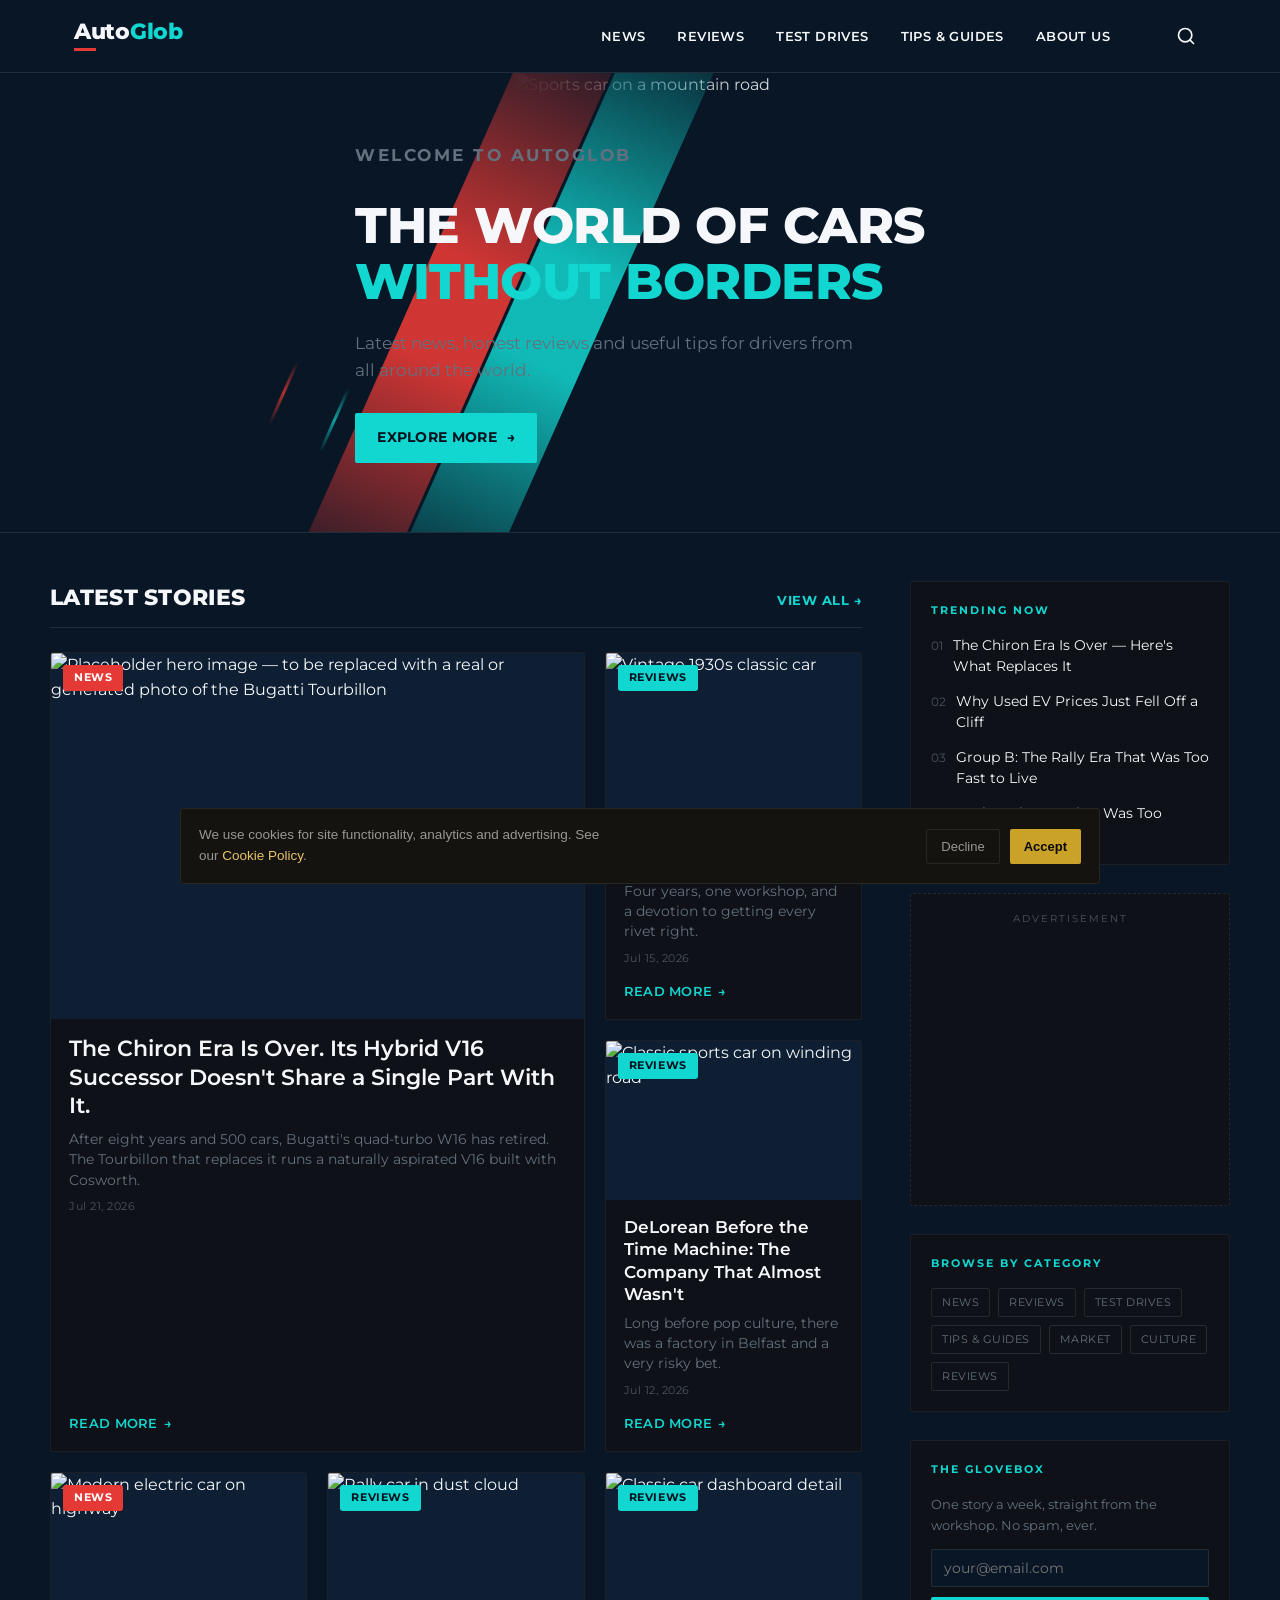
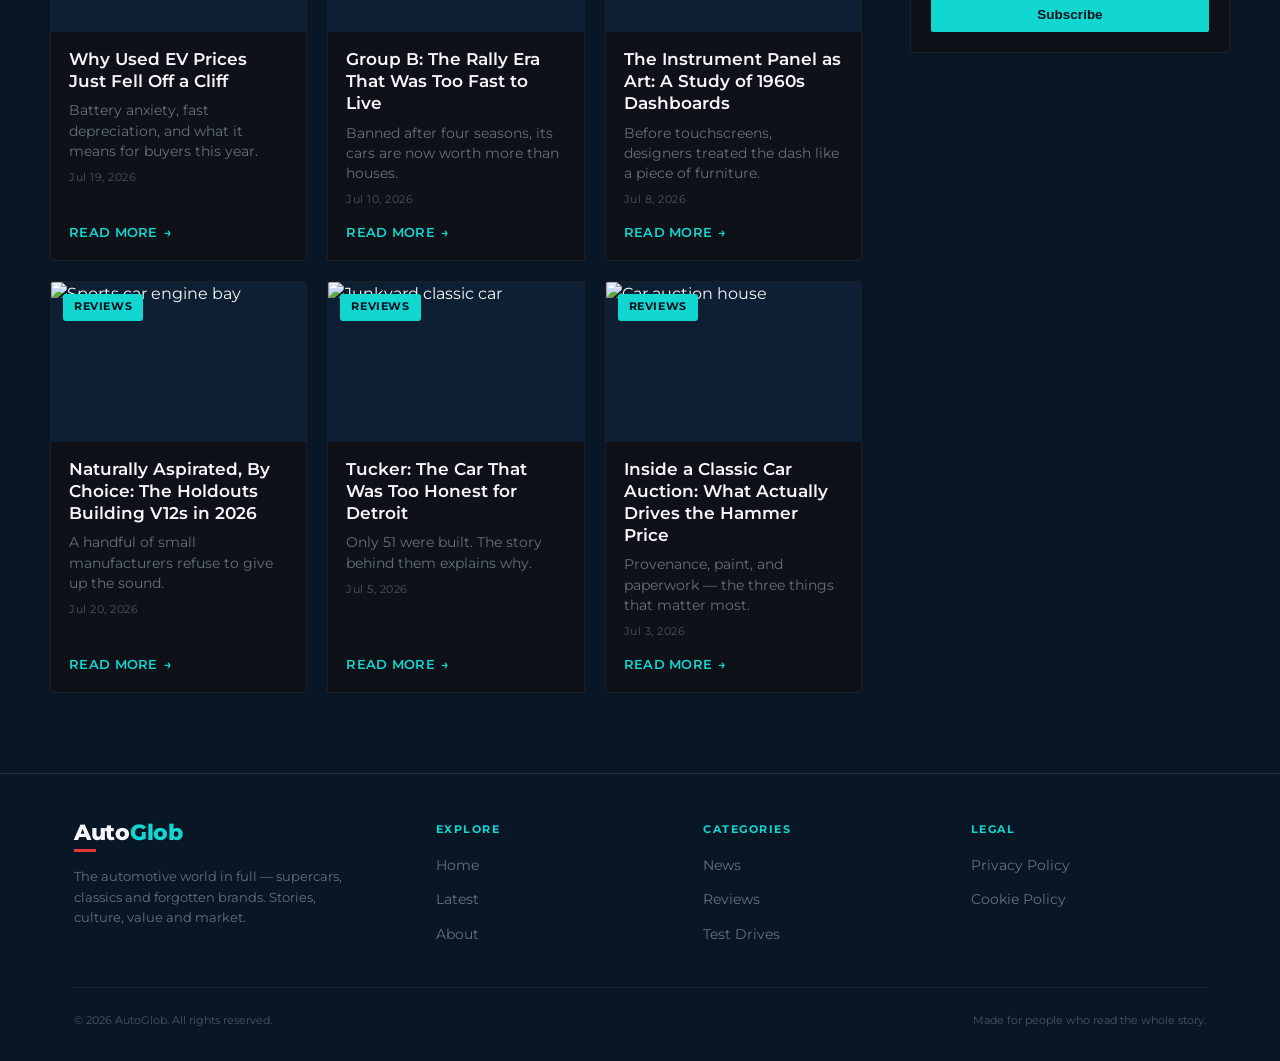
==== commit 63d1159e: "Add files via upload" ====
--- a/index.html
+++ b/index.html
@@ -3,8 +3,8 @@
 <head>
 <meta charset="UTF-8">
 <meta name="viewport" content="width=device-width, initial-scale=1.0">
-<title>AutoGlob — Time &amp; Road | Stories Behind The Machines</title>
-<meta name="description" content="The automotive world in full. Supercars, classics and forgotten brands — stories, culture, value and market.">
+<title>AutoGlob — The World of Cars Without Borders</title>
+<meta name="description" content="Latest news, honest reviews and useful tips for drivers from all around the world.">
 <link rel="icon" href="favicon.ico">
 <link rel="stylesheet" href="styles.css?v=2">
 </head>
@@ -13,34 +13,42 @@
 <header class="site-header">
   <div class="container header-inner">
     <a href="index.html" class="brand">
-      <svg class="brand-mark" viewBox="0 0 400 400" xmlns="http://www.w3.org/2000/svg" role="img" aria-label="AutoGlob logo">
-            <defs><linearGradient id="ringindexhtml1" x1="0%" y1="0%" x2="100%" y2="100%"><stop offset="0%" stop-color="#e53935"/><stop offset="100%" stop-color="#12d6d0"/></linearGradient></defs>
-            <circle cx="200" cy="200" r="184" fill="#081625" stroke="url(#ringindexhtml1)" stroke-width="20"/>
-            <text x="62" y="278" font-family="Montserrat, sans-serif" font-weight="800" font-size="200" fill="#e53935">A</text>
-            <text x="168" y="278" font-family="Montserrat, sans-serif" font-weight="800" font-size="200" fill="#12d6d0">G</text>
-            <rect x="188" y="58" width="14" height="280" fill="#f5f7fa" transform="rotate(-16 195 198)"/>
-          </svg>
-      <span>
-        <span class="brand-word">Auto<span>Glob</span></span>
-        <span class="brand-tagline">Time &amp; Road</span>
+      <span class="brand-word-wrap"><span class="brand-word">Auto<span>Glob</span></span><span class="brand-underline"></span>
       </span>
     </a>
-    <button class="nav-toggle" id="navToggle" aria-label="Open menu" aria-expanded="false">☰</button>
     <nav class="main-nav" id="mainNav">
-      <a href="index.html" class="active">Home</a>
-      <a href="index.html#latest">Supercars</a>
-      <a href="index.html#latest">Classics</a>
-      <a href="index.html#latest">Forgotten Brands</a>
-      <a href="about.html">About</a>
+      <a href="index.html#latest">News</a>
+      <a href="index.html#latest">Reviews</a>
+      <a href="index.html#latest">Test Drives</a>
+      <a href="index.html#latest">Tips &amp; Guides</a>
+      <a href="about.html">About Us</a>
     </nav>
+    <div class="header-actions">
+      <button class="icon-btn search-btn" aria-label="Search"><svg width="20" height="20" viewBox="0 0 24 24" fill="none" stroke="currentColor" stroke-width="2" stroke-linecap="round" stroke-linejoin="round"><circle cx="11" cy="11" r="8"/><line x1="21" y1="21" x2="16.65" y2="16.65"/></svg></button>
+      <button class="nav-toggle" id="navToggle" aria-label="Open menu" aria-expanded="false">
+        <span></span><span></span><span></span>
+      </button>
+    </div>
   </div>
 </header>
 
 <section class="hero">
+  <div class="hero-photo">
+    <img src="https://images.unsplash.com/photo-1503376780353-7e6692767b70?w=1600&q=80" alt="Sports car on a mountain road">
+  </div>
+  <div class="hero-stripes">
+    <div class="beam beam-red"></div>
+    <div class="beam beam-cyan"></div>
+    <div class="tick tick-red"></div>
+    <div class="tick tick-cyan"></div>
+  </div>
   <div class="container">
-    <p class="hero-eyebrow">Stories Behind The Machines</p>
-    <h1>The automotive world, in full.</h1>
-    <p>Supercars, classics and forgotten brands. We cover the culture, the value, and the market behind every machine worth remembering.</p>
+    <div class="hero-inner">
+      <p class="hero-eyebrow">Welcome to AutoGlob</p>
+      <h1>The world of cars<span>without borders</span></h1>
+      <p>Latest news, honest reviews and useful tips for drivers from all around the world.</p>
+      <a href="#latest" class="hero-btn">Explore More <span>→</span></a>
+    </div>
   </div>
 </section>
 
@@ -56,110 +64,119 @@
       <article class="card">
         <a href="bugatti-chiron.html">
           <div class="card-media">
+            <span class="badge-pill b-red">News</span>
             <img src="https://images.unsplash.com/photo-1503376780353-7e6692767b70?w=1000&q=80" alt="Placeholder hero image — to be replaced with a real or generated photo of the Bugatti Tourbillon">
           </div>
         </a>
         <div class="card-body">
-          <span class="plate">Supercars<span class="dot"></span>2024</span>
           <h3><a href="bugatti-chiron.html">The Chiron Era Is Over. Its Hybrid V16 Successor Doesn't Share a Single Part With It.</a></h3>
           <p>After eight years and 500 cars, Bugatti's quad-turbo W16 has retired. The Tourbillon that replaces it runs a naturally aspirated V16 built with Cosworth.</p>
-          <div class="card-meta"><span>AutoGlob Staff</span><span>·</span><span>7 min read</span></div>
+          <span class="card-date">Jul 21, 2026</span>
+          <a href="bugatti-chiron.html" class="read-more">Read More <span>→</span></a>
         </div>
       </article>
 
       <article class="card">
         <a href="duesenberg-1934-restoration.html">
-          <div class="card-media"><img src="https://images.unsplash.com/photo-1552519507-da3b142c6e3d?w=700&q=80" alt="Vintage 1930s classic car"></div>
-        </a>
-        <div class="card-body">
-          <span class="plate">Classics<span class="dot"></span>1934</span>
+          <div class="card-media">
+            <span class="badge-pill b-cyan">Reviews</span><img src="https://images.unsplash.com/photo-1552519507-da3b142c6e3d?w=700&q=80" alt="Vintage 1930s classic car"></div>
+        </a>
+        <div class="card-body">
           <h3><a href="duesenberg-1934-restoration.html">Inside the Restoration of a 1934 Duesenberg</a></h3>
           <p>Four years, one workshop, and a devotion to getting every rivet right.</p>
-          <div class="card-meta"><span>Elena Cross</span><span>·</span><span>6 min</span></div>
+          <span class="card-date">Jul 15, 2026</span>
+          <a href="duesenberg-1934-restoration.html" class="read-more">Read More <span>→</span></a>
         </div>
       </article>
 
       <article class="card">
         <a href="delorean-before-time-machine.html">
-          <div class="card-media"><img src="https://images.unsplash.com/photo-1494905998402-395d579af36f?w=700&q=80" alt="Classic sports car on winding road"></div>
-        </a>
-        <div class="card-body">
-          <span class="plate">Forgotten<span class="dot"></span>1971</span>
+          <div class="card-media">
+            <span class="badge-pill b-cyan">Reviews</span><img src="https://images.unsplash.com/photo-1494905998402-395d579af36f?w=700&q=80" alt="Classic sports car on winding road"></div>
+        </a>
+        <div class="card-body">
           <h3><a href="delorean-before-time-machine.html">DeLorean Before the Time Machine: The Company That Almost Wasn't</a></h3>
           <p>Long before pop culture, there was a factory in Belfast and a very risky bet.</p>
-          <div class="card-meta"><span>Tom Achebe</span><span>·</span><span>7 min</span></div>
+          <span class="card-date">Jul 12, 2026</span>
+          <a href="delorean-before-time-machine.html" class="read-more">Read More <span>→</span></a>
         </div>
       </article>
 
       <article class="card">
         <a href="used-ev-prices-fell.html">
-          <div class="card-media"><img src="https://images.unsplash.com/photo-1580273916550-e323be2ae537?w=700&q=80" alt="Modern electric car on highway"></div>
-        </a>
-        <div class="card-body">
-          <span class="plate">Market<span class="dot"></span>2026</span>
+          <div class="card-media">
+            <span class="badge-pill b-red">News</span><img src="https://images.unsplash.com/photo-1580273916550-e323be2ae537?w=700&q=80" alt="Modern electric car on highway"></div>
+        </a>
+        <div class="card-body">
           <h3><a href="used-ev-prices-fell.html">Why Used EV Prices Just Fell Off a Cliff</a></h3>
           <p>Battery anxiety, fast depreciation, and what it means for buyers this year.</p>
-          <div class="card-meta"><span>Priya Nadan</span><span>·</span><span>5 min</span></div>
+          <span class="card-date">Jul 19, 2026</span>
+          <a href="used-ev-prices-fell.html" class="read-more">Read More <span>→</span></a>
         </div>
       </article>
 
       <article class="card">
         <a href="group-b-rally-era.html">
-          <div class="card-media"><img src="https://images.unsplash.com/photo-1605559911160-a3d95d213904?w=700&q=80" alt="Rally car in dust cloud"></div>
-        </a>
-        <div class="card-body">
-          <span class="plate">Culture<span class="dot"></span>1988</span>
+          <div class="card-media">
+            <span class="badge-pill b-cyan">Reviews</span><img src="https://images.unsplash.com/photo-1605559911160-a3d95d213904?w=700&q=80" alt="Rally car in dust cloud"></div>
+        </a>
+        <div class="card-body">
           <h3><a href="group-b-rally-era.html">Group B: The Rally Era That Was Too Fast to Live</a></h3>
           <p>Banned after four seasons, its cars are now worth more than houses.</p>
-          <div class="card-meta"><span>Marco Reyes</span><span>·</span><span>8 min</span></div>
+          <span class="card-date">Jul 10, 2026</span>
+          <a href="group-b-rally-era.html" class="read-more">Read More <span>→</span></a>
         </div>
       </article>
 
       <article class="card">
         <a href="1960s-dashboards-design.html">
-          <div class="card-media"><img src="https://images.unsplash.com/photo-1542362567-b07e54358753?w=700&q=80" alt="Classic car dashboard detail"></div>
-        </a>
-        <div class="card-body">
-          <span class="plate">Classics<span class="dot"></span>1965</span>
+          <div class="card-media">
+            <span class="badge-pill b-cyan">Reviews</span><img src="https://images.unsplash.com/photo-1542362567-b07e54358753?w=700&q=80" alt="Classic car dashboard detail"></div>
+        </a>
+        <div class="card-body">
           <h3><a href="1960s-dashboards-design.html">The Instrument Panel as Art: A Study of 1960s Dashboards</a></h3>
           <p>Before touchscreens, designers treated the dash like a piece of furniture.</p>
-          <div class="card-meta"><span>Elena Cross</span><span>·</span><span>4 min</span></div>
+          <span class="card-date">Jul 8, 2026</span>
+          <a href="1960s-dashboards-design.html" class="read-more">Read More <span>→</span></a>
         </div>
       </article>
 
       <article class="card">
         <a href="naturally-aspirated-v12-holdouts.html">
-          <div class="card-media"><img src="https://images.unsplash.com/photo-1511919884226-fd3cad34687c?w=700&q=80" alt="Sports car engine bay"></div>
-        </a>
-        <div class="card-body">
-          <span class="plate">Supercars<span class="dot"></span>2026</span>
+          <div class="card-media">
+            <span class="badge-pill b-cyan">Reviews</span><img src="https://images.unsplash.com/photo-1511919884226-fd3cad34687c?w=700&q=80" alt="Sports car engine bay"></div>
+        </a>
+        <div class="card-body">
           <h3><a href="naturally-aspirated-v12-holdouts.html">Naturally Aspirated, By Choice: The Holdouts Building V12s in 2026</a></h3>
           <p>A handful of small manufacturers refuse to give up the sound.</p>
-          <div class="card-meta"><span>Tom Achebe</span><span>·</span><span>6 min</span></div>
+          <span class="card-date">Jul 20, 2026</span>
+          <a href="naturally-aspirated-v12-holdouts.html" class="read-more">Read More <span>→</span></a>
         </div>
       </article>
 
       <article class="card">
         <a href="tucker-car-too-honest-detroit.html">
-          <div class="card-media"><img src="https://images.unsplash.com/photo-1580414057403-c5f451f30e1c?w=700&q=80" alt="Junkyard classic car"></div>
-        </a>
-        <div class="card-body">
-          <span class="plate">Forgotten<span class="dot"></span>1953</span>
+          <div class="card-media">
+            <span class="badge-pill b-cyan">Reviews</span><img src="https://images.unsplash.com/photo-1580414057403-c5f451f30e1c?w=700&q=80" alt="Junkyard classic car"></div>
+        </a>
+        <div class="card-body">
           <h3><a href="tucker-car-too-honest-detroit.html">Tucker: The Car That Was Too Honest for Detroit</a></h3>
           <p>Only 51 were built. The story behind them explains why.</p>
-          <div class="card-meta"><span>Priya Nadan</span><span>·</span><span>7 min</span></div>
+          <span class="card-date">Jul 5, 2026</span>
+          <a href="tucker-car-too-honest-detroit.html" class="read-more">Read More <span>→</span></a>
         </div>
       </article>
 
       <article class="card">
         <a href="classic-car-auction-hammer-price.html">
-          <div class="card-media"><img src="https://images.unsplash.com/photo-1494976388531-d1058494cdd8?w=700&q=80" alt="Car auction house"></div>
-        </a>
-        <div class="card-body">
-          <span class="plate">Market<span class="dot"></span>2026</span>
+          <div class="card-media">
+            <span class="badge-pill b-cyan">Reviews</span><img src="https://images.unsplash.com/photo-1494976388531-d1058494cdd8?w=700&q=80" alt="Car auction house"></div>
+        </a>
+        <div class="card-body">
           <h3><a href="classic-car-auction-hammer-price.html">Inside a Classic Car Auction: What Actually Drives the Hammer Price</a></h3>
           <p>Provenance, paint, and paperwork — the three things that matter most.</p>
-          <div class="card-meta"><span>Marco Reyes</span><span>·</span><span>6 min</span></div>
+          <span class="card-date">Jul 3, 2026</span>
+          <a href="classic-car-auction-hammer-price.html" class="read-more">Read More <span>→</span></a>
         </div>
       </article>
 
@@ -191,9 +208,10 @@
     <div class="widget">
       <h3>Browse by Category</h3>
       <div class="tag-cloud">
-        <a href="#" class="tag">Supercars</a>
-        <a href="#" class="tag">Classics</a>
-        <a href="#" class="tag">Forgotten Brands</a>
+        <a href="#" class="tag">News</a>
+        <a href="#" class="tag">Reviews</a>
+        <a href="#" class="tag">Test Drives</a>
+        <a href="#" class="tag">Tips & Guides</a>
         <a href="#" class="tag">Market</a>
         <a href="#" class="tag">Culture</a>
         <a href="#" class="tag">Reviews</a>
@@ -216,14 +234,7 @@
     <div class="footer-grid">
       <div class="footer-brand">
         <a href="index.html" class="brand">
-          <svg class="brand-mark" viewBox="0 0 400 400" xmlns="http://www.w3.org/2000/svg" role="img" aria-label="AutoGlob logo">
-            <defs><linearGradient id="ringindexhtml2" x1="0%" y1="0%" x2="100%" y2="100%"><stop offset="0%" stop-color="#e53935"/><stop offset="100%" stop-color="#12d6d0"/></linearGradient></defs>
-            <circle cx="200" cy="200" r="184" fill="#081625" stroke="url(#ringindexhtml2)" stroke-width="20"/>
-            <text x="62" y="278" font-family="Montserrat, sans-serif" font-weight="800" font-size="200" fill="#e53935">A</text>
-            <text x="168" y="278" font-family="Montserrat, sans-serif" font-weight="800" font-size="200" fill="#12d6d0">G</text>
-            <rect x="188" y="58" width="14" height="280" fill="#f5f7fa" transform="rotate(-16 195 198)"/>
-          </svg>
-          <span class="brand-word">Auto<span>Glob</span></span>
+          <span class="brand-word-wrap"><span class="brand-word">Auto<span>Glob</span></span><span class="brand-underline"></span></span>
         </a>
         <p>The automotive world in full — supercars, classics and forgotten brands. Stories, culture, value and market.</p>
       </div>
@@ -238,9 +249,9 @@
       <div class="footer-col">
         <h4>Categories</h4>
         <ul>
-          <li><a href="#">Supercars</a></li>
-          <li><a href="#">Classics</a></li>
-          <li><a href="#">Forgotten Brands</a></li>
+          <li><a href="#">News</a></li>
+          <li><a href="#">Reviews</a></li>
+          <li><a href="#">Test Drives</a></li>
         </ul>
       </div>
       <div class="footer-col">
--- a/styles.css
+++ b/styles.css
@@ -7,17 +7,17 @@
 
 :root{
   --bg: #081625;
-  --bg-elevated: #0e1f34;
-  --bg-elevated-2: #142943;
+  --bg-elevated: #0e1117;
+  --bg-elevated-2: #0e1117;
   --red: #e53935;
-  --red-bright: #ff5652;
   --cyan: #12d6d0;
-  --cyan-bright: #4fe8e3;
+  --white: #f5f7fa;
+  --gray: #64707d;
   --text: #f5f7fa;
-  --text-muted: #a7b0bd;
-  --text-faint: #64707d;
-  --line: #1c3350;
-  --line-soft: #12253d;
+  --text-muted: #64707d;
+  --text-faint: rgba(100,112,125,0.7);
+  --line: rgba(245,247,250,0.1);
+  --line-soft: rgba(245,247,250,0.06);
 
   --font-display: 'Montserrat', -apple-system, BlinkMacSystemFont, sans-serif;
   --font-body: 'Montserrat', -apple-system, BlinkMacSystemFont, sans-serif;
@@ -51,7 +51,7 @@
 }
 
 :focus-visible{
-  outline: 2px solid var(--cyan-bright);
+  outline: 2px solid var(--cyan);
   outline-offset: 2px;
 }
 
@@ -80,62 +80,91 @@
 .brand{
   display:flex;
   align-items:center;
-  gap: 12px;
   flex-shrink: 0;
 }
 
-.brand-mark{
-  width: 40px;
-  height: 40px;
-  flex-shrink: 0;
-  display:block;
-}
+.brand-word-wrap{ display:flex; flex-direction:column; }
 
 .brand-word{
   font-family: var(--font-display);
-  font-size: 21px;
+  font-size: 22px;
   font-weight: 800;
   letter-spacing: -0.3px;
   color: var(--text);
+  line-height: 1;
 }
 .brand-word span{ color: var(--cyan); }
 
-.brand-tagline{
-  display:block;
-  font-family: var(--font-mono);
-  font-size: 9.5px;
-  letter-spacing: 2px;
-  text-transform: uppercase;
-  color: var(--text-faint);
-  margin-top: 1px;
+.brand-underline{
+  width: 22px;
+  height: 3px;
+  background: var(--red);
+  margin-top: 5px;
 }
 
 .main-nav{
   display:flex;
   align-items:center;
   gap: 32px;
+  margin-left: auto;
+  margin-right: 32px;
 }
 
 .main-nav a{
-  font-size: 13.5px;
-  font-weight: 500;
-  letter-spacing: 0.3px;
-  color: var(--text-muted);
+  font-size: 13px;
+  font-weight: 600;
+  letter-spacing: 0.4px;
+  text-transform: uppercase;
+  color: var(--text);
   transition: color .15s ease;
   white-space: nowrap;
 }
 
-.main-nav a:hover, .main-nav a.active{ color: var(--cyan-bright); }
+.main-nav a:hover, .main-nav a.active{ color: var(--cyan); filter: brightness(1.2); }
+
+.header-actions{
+  display:flex;
+  align-items:center;
+  gap: 14px;
+  flex-shrink: 0;
+}
+
+.icon-btn{
+  display:flex;
+  align-items:center;
+  justify-content:center;
+  width: 40px; height: 40px;
+  background:none;
+  border:none;
+  color: var(--text);
+  cursor:pointer;
+  border-radius: var(--radius);
+  transition: color .15s ease;
+}
+.icon-btn:hover{ color: var(--cyan); }
 
 .nav-toggle{
   display:none;
+  flex-direction: column;
+  align-items: center;
+  justify-content: center;
+  gap: 4px;
   background:none;
-  border: 1px solid var(--line);
-  color: var(--text);
+  border: none;
   width: 40px; height: 40px;
   border-radius: var(--radius);
   cursor:pointer;
 }
+.nav-toggle span{
+  display:block;
+  width: 20px;
+  height: 2px;
+  background: var(--text);
+  transition: transform .2s ease, opacity .2s ease;
+}
+.nav-toggle[aria-expanded="true"] span:nth-child(1){ transform: translateY(6px) rotate(45deg); }
+.nav-toggle[aria-expanded="true"] span:nth-child(2){ opacity: 0; }
+.nav-toggle[aria-expanded="true"] span:nth-child(3){ transform: translateY(-6px) rotate(-45deg); }
 
 @media (max-width: 860px){
   .main-nav{
@@ -167,40 +196,124 @@
     visibility: visible;
     transform: translateY(0);
   }
-  .nav-toggle{ display:flex; align-items:center; justify-content:center; }
+  .nav-toggle{ display:flex; flex-direction:column; align-items:center; justify-content:center; }
 }
 
 /* ---------- Hero ---------- */
 
 .hero{
-  padding: 56px 0 44px;
+  position: relative;
+  overflow: hidden;
+  min-height: 460px;
+  display: flex;
+  align-items: center;
   border-bottom: 1px solid var(--line);
+  padding: 0;
+}
+
+.hero-photo{
+  position: absolute;
+  top: 0; right: 0;
+  height: 100%;
+  width: 60%;
+}
+.hero-photo img{ width:100%; height:100%; object-fit: cover; }
+.hero-photo::before{
+  content:"";
+  position:absolute; inset:0;
+  background: linear-gradient(90deg, var(--bg) 0%, rgba(8,22,37,0.15) 30%, transparent 55%);
+}
+
+.hero-stripes{
+  position: absolute;
+  inset: 0;
+  z-index: 2;
+  pointer-events: none;
+  overflow: hidden;
+}
+
+.hero-stripes .beam{
+  position: absolute;
+  top: -20%;
+  width: 90px;
+  height: 145%;
+  transform: rotate(24deg);
+}
+.hero-stripes .beam.beam-red{
+  left: 32%;
+  background: linear-gradient(180deg, transparent 0%, rgba(229,57,53,0.9) 42%, rgba(229,57,53,0.9) 58%, transparent 100%);
+}
+.hero-stripes .beam.beam-cyan{
+  left: 40%;
+  background: linear-gradient(180deg, transparent 0%, rgba(18,214,208,0.85) 42%, rgba(18,214,208,0.85) 58%, transparent 100%);
+}
+
+.hero-stripes .tick{
+  position: absolute;
+  width: 3px;
+  height: 70px;
+  transform: rotate(24deg);
+}
+.hero-stripes .tick.tick-red{ left: 22%; top: 62%; background: linear-gradient(180deg, transparent, rgba(229,57,53,0.75), transparent); }
+.hero-stripes .tick.tick-cyan{ left: 26%; top: 68%; background: linear-gradient(180deg, transparent, rgba(18,214,208,0.7), transparent); }
+
+.hero-inner{
+  position: relative;
+  z-index: 3;
+  padding: 64px 0;
+  max-width: 620px;
 }
 
 .hero-eyebrow{
   font-family: var(--font-mono);
-  font-size: 11px;
-  letter-spacing: 3px;
+  font-size: 12px;
+  letter-spacing: 2.5px;
   text-transform: uppercase;
   color: var(--red);
   font-weight: 700;
-  margin: 0 0 14px;
+  margin: 0 0 16px;
 }
 
 .hero h1{
   font-family: var(--font-display);
-  font-size: clamp(34px, 5vw, 58px);
-  font-weight: 600;
-  line-height: 1.08;
-  margin: 0 0 18px;
-  max-width: 15ch;
-}
+  font-size: clamp(32px, 4.6vw, 50px);
+  font-weight: 800;
+  line-height: 1.12;
+  letter-spacing: -0.5px;
+  margin: 0 0 20px;
+  text-transform: uppercase;
+}
+.hero h1 span{ display:block; color: var(--cyan); }
 
 .hero p{
   font-size: 17px;
   color: var(--text-muted);
-  max-width: 52ch;
-  margin: 0;
+  max-width: 46ch;
+  margin: 0 0 30px;
+}
+
+.hero-btn{
+  display:inline-flex;
+  align-items:center;
+  gap: 10px;
+  background: var(--cyan);
+  color: #04121f;
+  font-weight: 700;
+  font-size: 14px;
+  letter-spacing: 0.3px;
+  text-transform: uppercase;
+  padding: 14px 22px;
+  border-radius: 2px;
+  transition: background .15s ease;
+}
+.hero-btn:hover{ filter: brightness(1.12); }
+
+@media (max-width: 860px){
+  .hero{ min-height: 0; padding: 0; }
+  .hero-photo{ position: static; width: 100%; height: 240px; }
+  .hero-stripes{ display: none; }
+  .hero-inner{ max-width: none; padding: 32px 0; }
+  .hero h1{ font-size: 32px; }
 }
 
 /* ---------- Layout: content + sidebar ---------- */
@@ -228,16 +341,20 @@
 
 .section-heading h2{
   font-family: var(--font-display);
-  font-size: 24px;
-  font-weight: 600;
+  font-size: 22px;
+  font-weight: 800;
+  text-transform: uppercase;
+  letter-spacing: 0.3px;
   margin:0;
 }
 
 .section-heading .view-all{
   font-size: 12.5px;
   font-family: var(--font-mono);
+  font-weight: 700;
+  text-transform: uppercase;
+  letter-spacing: 0.5px;
   color: var(--cyan);
-  letter-spacing: 0.5px;
 }
 
 /* ---------- Article grid ---------- */
@@ -277,6 +394,7 @@
 .card:hover{ border-color: var(--cyan); transform: translateY(-2px); }
 
 .card-media{
+  position: relative;
   aspect-ratio: 16/10;
   overflow: hidden;
   background: #0e1f34;
@@ -284,9 +402,48 @@
 
 .card-media img{ width:100%; height:100%; object-fit: cover; }
 
-.card-body{ padding: 16px 18px 18px; display:flex; flex-direction:column; gap:10px; flex:1; }
-
-/* signature element: the "plate" — a vehicle-badge-style metadata strip */
+.badge-pill{
+  position: absolute;
+  top: 12px;
+  left: 12px;
+  z-index: 2;
+  padding: 5px 11px;
+  border-radius: 3px;
+  font-family: var(--font-mono);
+  font-size: 10.5px;
+  font-weight: 700;
+  letter-spacing: 0.6px;
+  text-transform: uppercase;
+  color: #fff;
+}
+.badge-pill.b-red{ background: var(--red); }
+.badge-pill.b-cyan{ background: var(--cyan); color: #04121f; }
+
+.card-body{ padding: 16px 18px 18px; display:flex; flex-direction:column; gap:8px; flex:1; }
+
+.card-date{
+  font-family: var(--font-mono);
+  font-size: 11px;
+  letter-spacing: 0.5px;
+  color: var(--text-faint);
+}
+
+.read-more{
+  margin-top: auto;
+  padding-top: 6px;
+  display: inline-flex;
+  align-items: center;
+  gap: 6px;
+  color: var(--cyan);
+  font-weight: 600;
+  font-size: 13px;
+  letter-spacing: 0.3px;
+  text-transform: uppercase;
+  width: fit-content;
+}
+.read-more:hover{ filter: brightness(1.2); }
+
+/* legacy plate badge — kept for compatibility, unused on redesigned cards */
 .plate{
   display:inline-flex;
   align-items:center;
@@ -358,7 +515,7 @@
   color: var(--text);
 }
 
-.widget-list li a:hover{ color: var(--cyan-bright); }
+.widget-list li a:hover{ color: var(--cyan); }
 
 .widget-list .rank{
   font-family: var(--font-mono);
@@ -379,7 +536,7 @@
   padding: 5px 10px;
   border-radius: 2px;
 }
-.tag:hover{ color: var(--cyan-bright); border-color: var(--cyan); }
+.tag:hover{ color: var(--cyan); border-color: var(--cyan); }
 
 .newsletter-widget p{ font-size: 13px; color: var(--text-muted); margin: 0 0 14px; }
 
@@ -411,7 +568,7 @@
   cursor: pointer;
   transition: background .15s ease;
 }
-.btn:hover{ background: var(--cyan-bright); }
+.btn:hover{ filter: brightness(1.12); }
 
 /* ad slot */
 .ad-slot{
@@ -442,7 +599,7 @@
   margin: 0 0 20px;
 }
 .breadcrumb a{ color: var(--text-muted); }
-.breadcrumb a:hover{ color: var(--cyan-bright); }
+.breadcrumb a:hover{ color: var(--cyan); }
 
 .article-header h1{
   font-family: var(--font-display);
@@ -595,7 +752,7 @@
 
 .footer-col ul{ list-style:none; margin:0; padding:0; display:flex; flex-direction:column; gap: 10px; }
 .footer-col a{ font-size: 13.5px; color: var(--text-muted); }
-.footer-col a:hover{ color: var(--cyan-bright); }
+.footer-col a:hover{ color: var(--cyan); }
 
 .footer-bottom{
   display:flex;
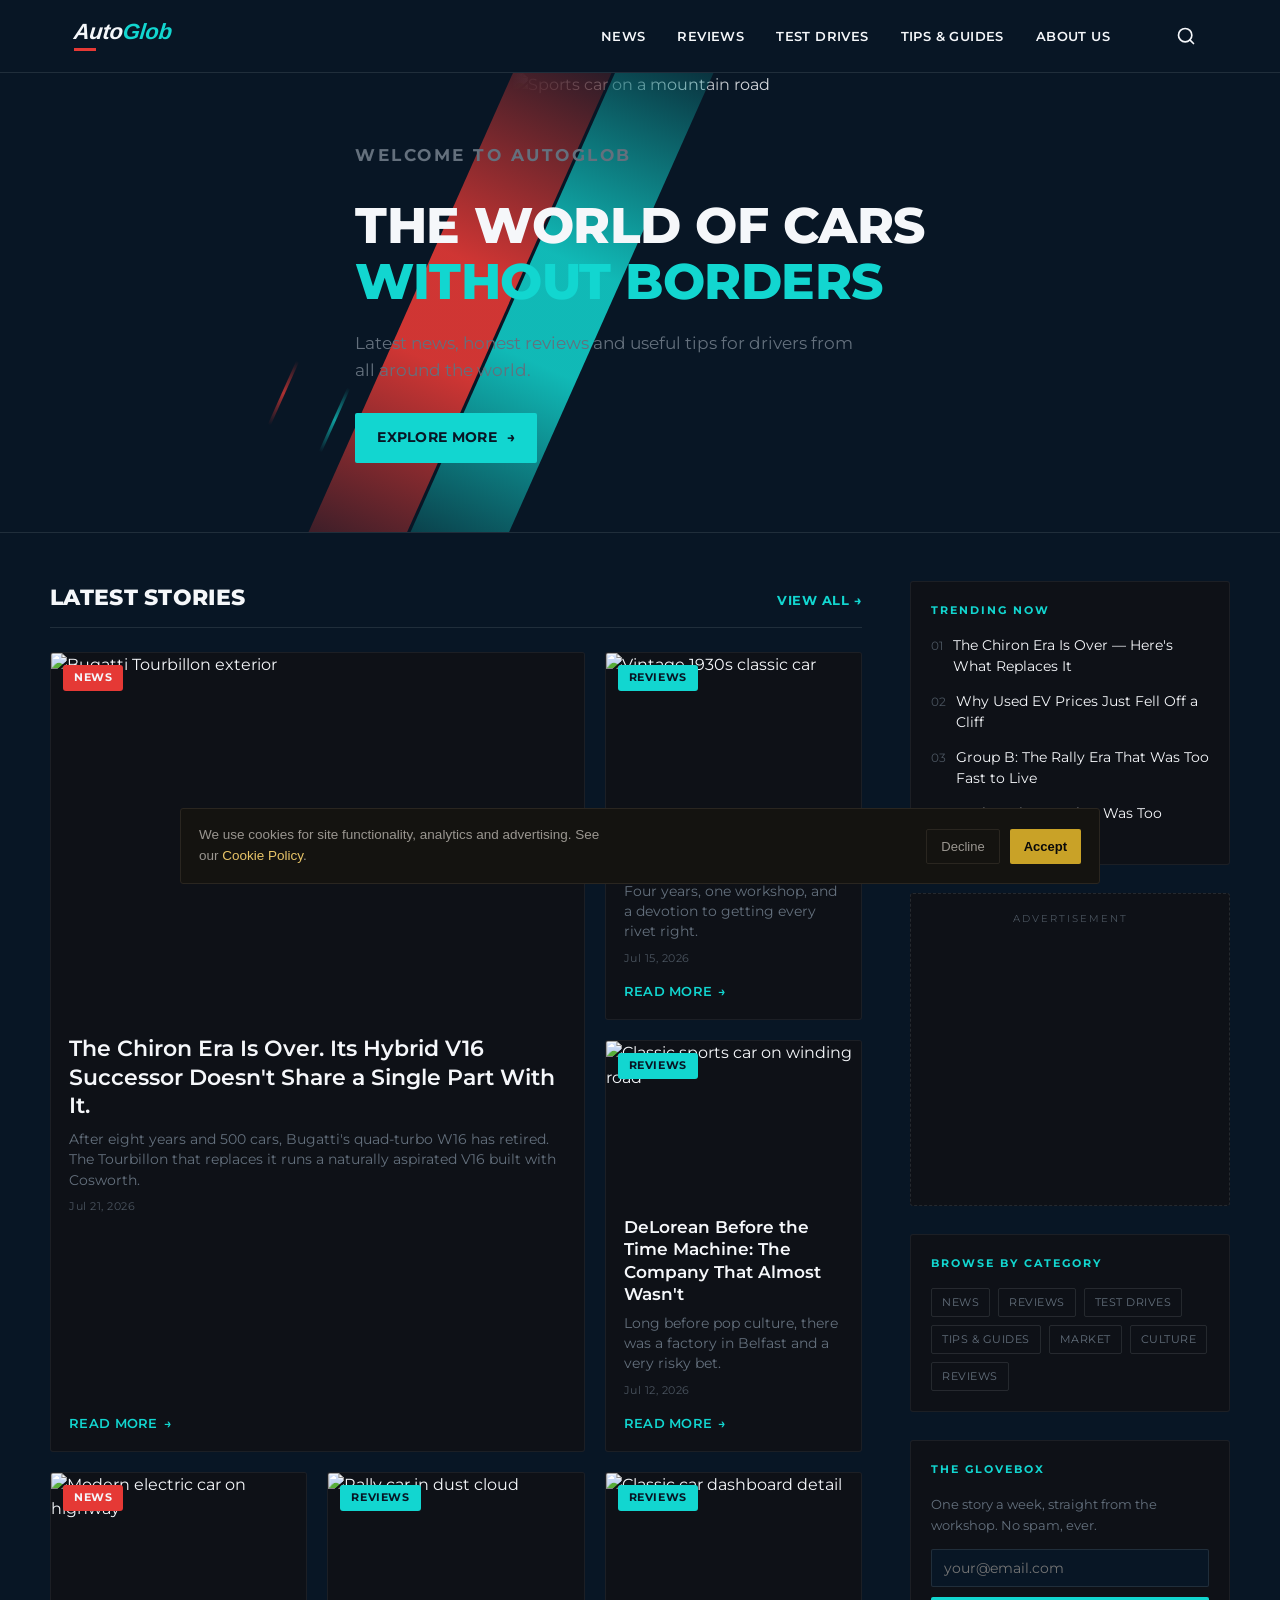
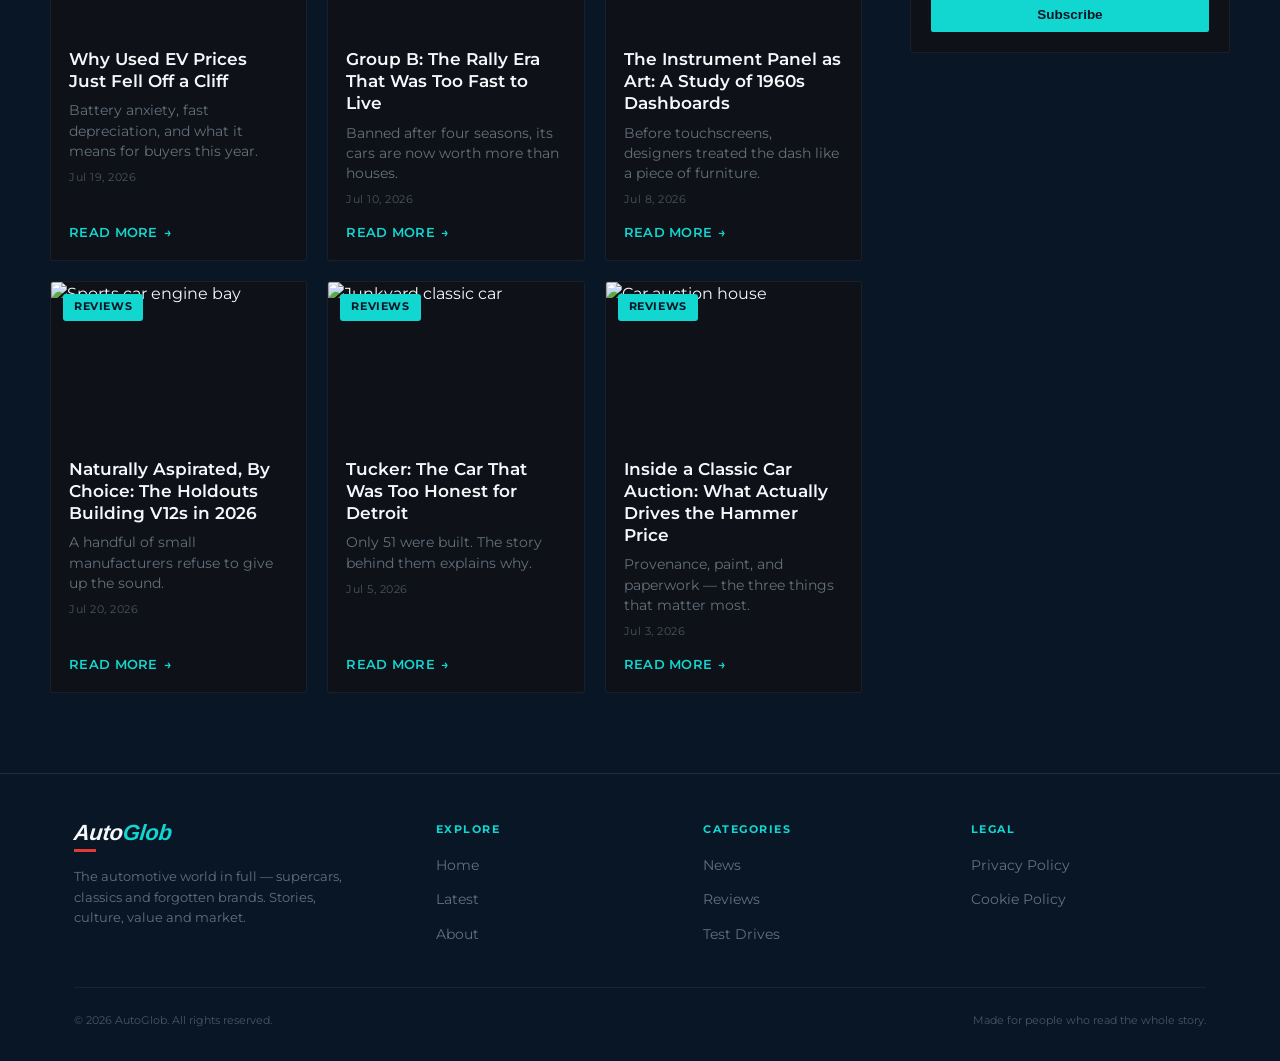
==== commit 4e82426d: "Add files via upload" ====
--- a/index.html
+++ b/index.html
@@ -6,7 +6,7 @@
 <title>AutoGlob — The World of Cars Without Borders</title>
 <meta name="description" content="Latest news, honest reviews and useful tips for drivers from all around the world.">
 <link rel="icon" href="favicon.ico">
-<link rel="stylesheet" href="styles.css?v=2">
+<link rel="stylesheet" href="styles.css?v=3">
 </head>
 <body>
 
@@ -65,7 +65,7 @@
         <a href="bugatti-chiron.html">
           <div class="card-media">
             <span class="badge-pill b-red">News</span>
-            <img src="https://images.unsplash.com/photo-1503376780353-7e6692767b70?w=1000&q=80" alt="Placeholder hero image — to be replaced with a real or generated photo of the Bugatti Tourbillon">
+            <img src="images/bugatti-exterior.jpg" alt="Bugatti Tourbillon exterior">
           </div>
         </a>
         <div class="card-body">
--- a/styles.css
+++ b/styles.css
@@ -27,7 +27,7 @@
   --radius: 3px;
 }
 
-*, *::before, *::after{ box-sizing: border-box; }
+*, *::before, *::after{ box-sizing: border-box; -webkit-tap-highlight-color: transparent; }
 
 html{ scroll-behavior: smooth; }
 
@@ -92,6 +92,9 @@
   letter-spacing: -0.3px;
   color: var(--text);
   line-height: 1;
+  font-style: italic;
+  transform: skewX(-6deg);
+  display: inline-block;
 }
 .brand-word span{ color: var(--cyan); }
 
@@ -136,10 +139,13 @@
   width: 40px; height: 40px;
   background:none;
   border:none;
+  outline: none;
   color: var(--text);
   cursor:pointer;
   border-radius: var(--radius);
   transition: color .15s ease;
+  -webkit-appearance: none;
+  appearance: none;
 }
 .icon-btn:hover{ color: var(--cyan); }
 
@@ -148,23 +154,24 @@
   flex-direction: column;
   align-items: center;
   justify-content: center;
-  gap: 4px;
+  gap: 5px;
   background:none;
   border: none;
+  outline: none;
   width: 40px; height: 40px;
   border-radius: var(--radius);
   cursor:pointer;
+  -webkit-appearance: none;
+  appearance: none;
+  padding: 0;
 }
 .nav-toggle span{
   display:block;
-  width: 20px;
+  width: 22px;
   height: 2px;
+  border-radius: 1px;
   background: var(--text);
-  transition: transform .2s ease, opacity .2s ease;
-}
-.nav-toggle[aria-expanded="true"] span:nth-child(1){ transform: translateY(6px) rotate(45deg); }
-.nav-toggle[aria-expanded="true"] span:nth-child(2){ opacity: 0; }
-.nav-toggle[aria-expanded="true"] span:nth-child(3){ transform: translateY(-6px) rotate(-45deg); }
+}
 
 @media (max-width: 860px){
   .main-nav{
@@ -297,7 +304,7 @@
   align-items:center;
   gap: 10px;
   background: var(--cyan);
-  color: #04121f;
+  color: var(--bg);
   font-weight: 700;
   font-size: 14px;
   letter-spacing: 0.3px;
@@ -310,10 +317,27 @@
 
 @media (max-width: 860px){
   .hero{ min-height: 0; padding: 0; }
-  .hero-photo{ position: static; width: 100%; height: 240px; }
-  .hero-stripes{ display: none; }
+  .hero-photo{ position: static; width: 100%; height: 260px; }
+  .hero-stripes{
+    position: absolute;
+    top: 0; left: 0;
+    width: 100%;
+    height: 260px;
+    overflow: hidden;
+  }
+  .hero-stripes .beam{
+    top: -30%;
+    width: 46px;
+    height: 170%;
+  }
+  .hero-stripes .beam.beam-red{ left: 42%; }
+  .hero-stripes .beam.beam-cyan{ left: 50%; }
+  .hero-stripes .tick{ height: 40px; }
+  .hero-stripes .tick.tick-red{ left: 28%; top: 55%; }
+  .hero-stripes .tick.tick-cyan{ left: 32%; top: 62%; }
   .hero-inner{ max-width: none; padding: 32px 0; }
   .hero h1{ font-size: 32px; }
+  .hero-photo::before{ background: linear-gradient(180deg, transparent 40%, var(--bg) 100%); }
 }
 
 /* ---------- Layout: content + sidebar ---------- */
@@ -397,7 +421,7 @@
   position: relative;
   aspect-ratio: 16/10;
   overflow: hidden;
-  background: #0e1f34;
+  background: var(--bg-elevated);
 }
 
 .card-media img{ width:100%; height:100%; object-fit: cover; }
@@ -414,10 +438,10 @@
   font-weight: 700;
   letter-spacing: 0.6px;
   text-transform: uppercase;
-  color: #fff;
+  color: var(--white);
 }
 .badge-pill.b-red{ background: var(--red); }
-.badge-pill.b-cyan{ background: var(--cyan); color: #04121f; }
+.badge-pill.b-cyan{ background: var(--cyan); color: var(--bg); }
 
 .card-body{ padding: 16px 18px 18px; display:flex; flex-direction:column; gap:8px; flex:1; }
 
@@ -559,7 +583,7 @@
   justify-content:center;
   gap: 8px;
   background: var(--cyan);
-  color: #04121f;
+  color: var(--bg);
   font-weight: 700;
   font-size: 13.5px;
   padding: 10px 16px;
@@ -652,7 +676,7 @@
   margin: 40px 0 16px;
 }
 
-.prose p{ margin: 0 0 22px; color: #dde3ea; }
+.prose p{ margin: 0 0 22px; color: var(--text); }
 .prose p:first-of-type::first-letter{
   font-family: var(--font-display);
   font-size: 58px;
@@ -715,7 +739,7 @@
 
 .static-page .prose{ max-width: 72ch; }
 .static-page .prose h2{ font-size: 22px; margin-top: 36px; }
-.static-page .prose ul{ color:#dde3ea; padding-left: 20px; }
+.static-page .prose ul{ color: var(--text); padding-left: 20px; }
 .static-page .prose li{ margin-bottom: 10px; }
 .static-page .prose p:first-of-type::first-letter{ all: unset; }
 
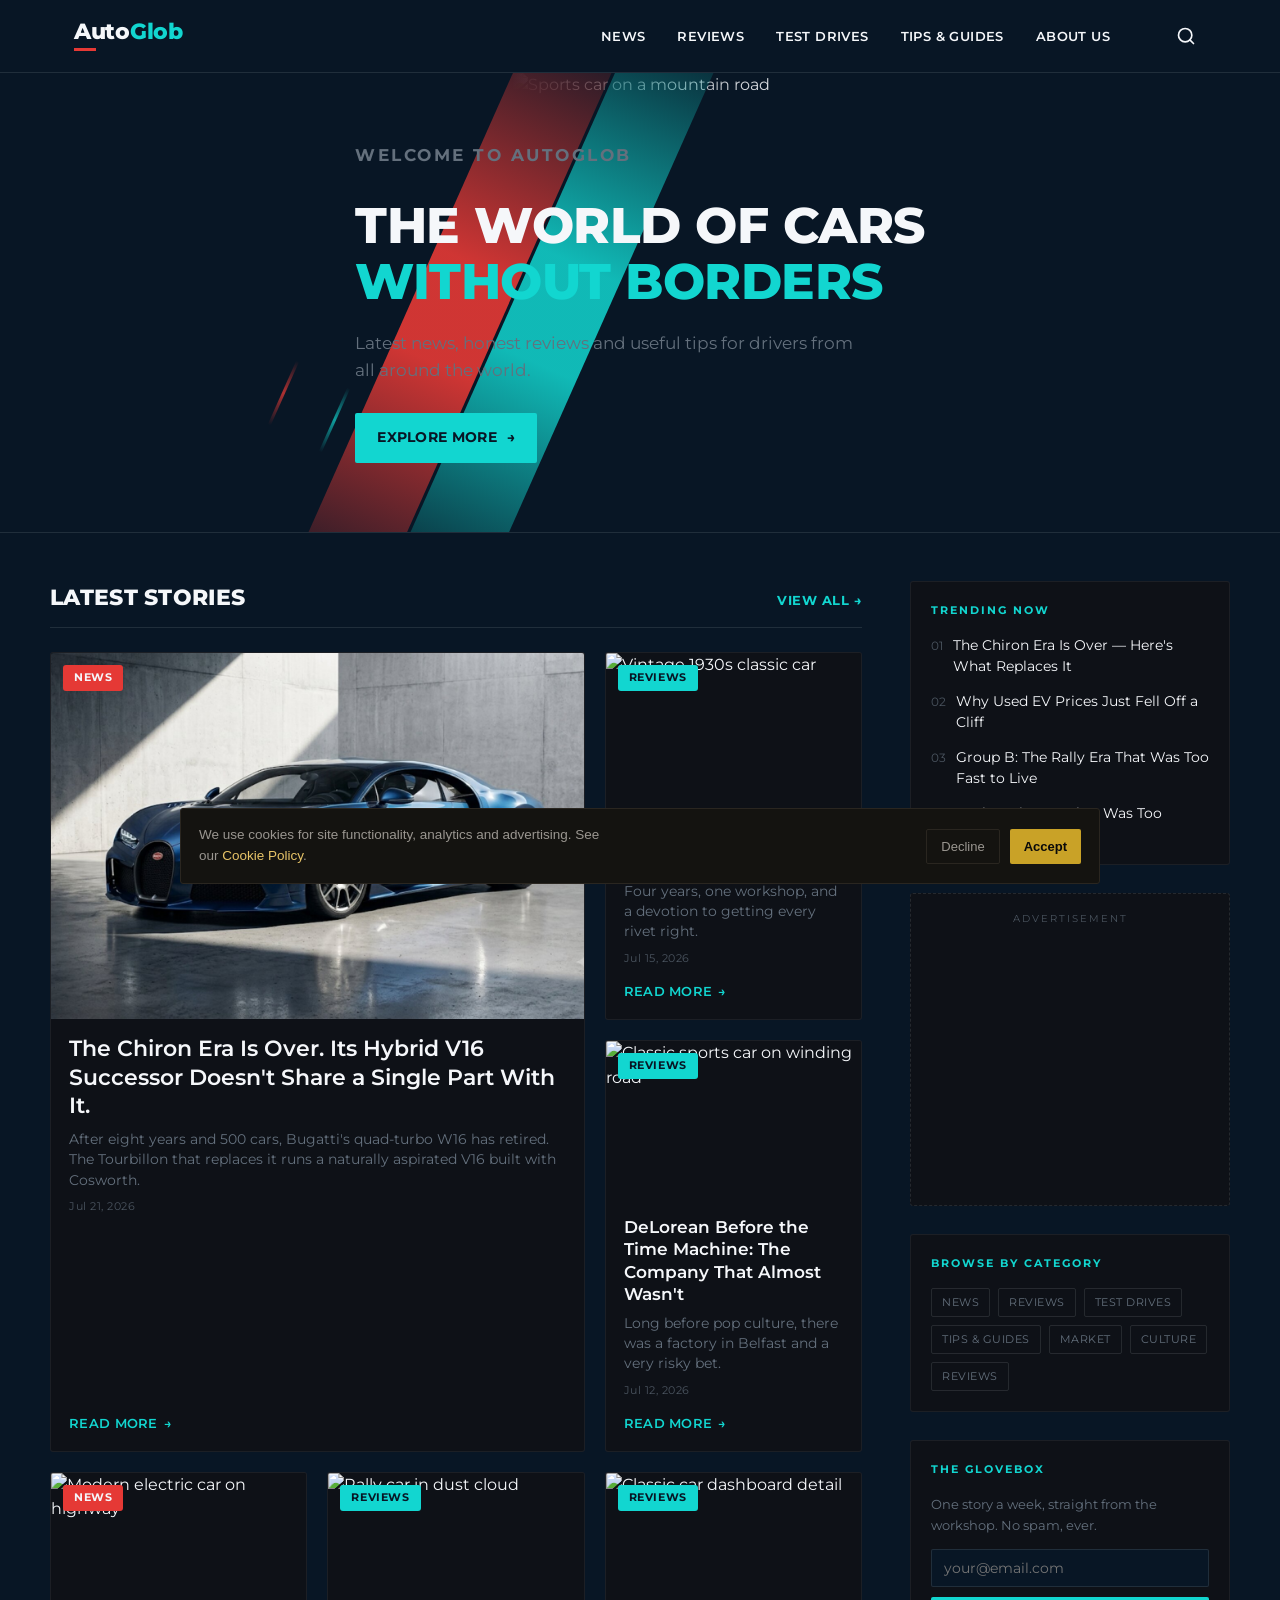
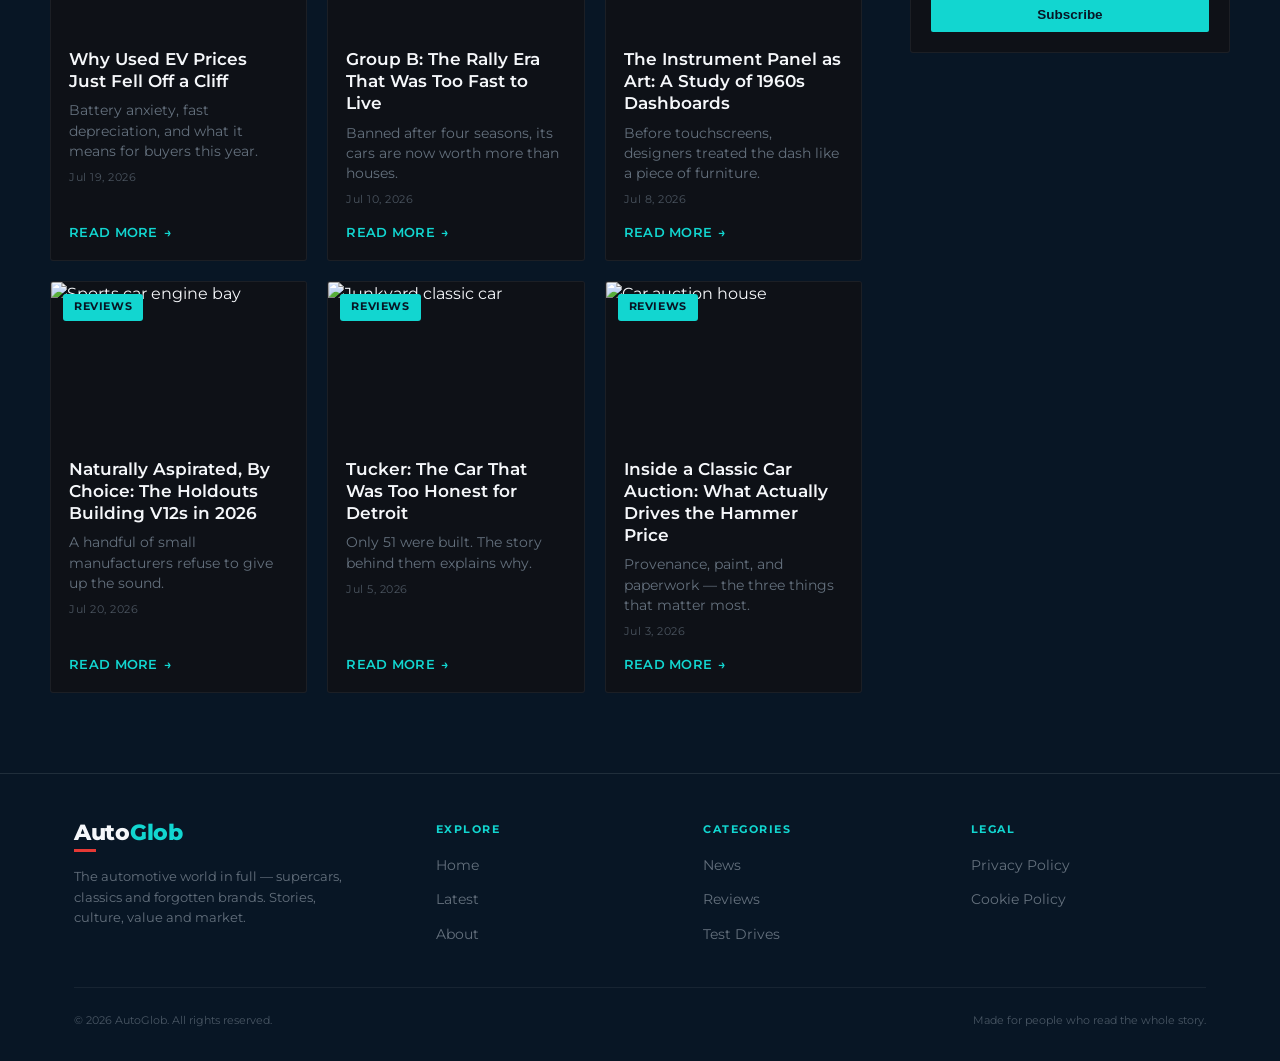
==== commit 325ff4f8: "Add files via upload" ====
--- a/index.html
+++ b/index.html
@@ -65,7 +65,7 @@
         <a href="bugatti-chiron.html">
           <div class="card-media">
             <span class="badge-pill b-red">News</span>
-            <img src="images/bugatti-exterior.jpg" alt="Bugatti Tourbillon exterior">
+            <img src="bugatti-exterior.jpg" alt="Bugatti Tourbillon exterior">
           </div>
         </a>
         <div class="card-body">
--- a/styles.css
+++ b/styles.css
@@ -92,9 +92,6 @@
   letter-spacing: -0.3px;
   color: var(--text);
   line-height: 1;
-  font-style: italic;
-  transform: skewX(-6deg);
-  display: inline-block;
 }
 .brand-word span{ color: var(--cyan); }
 
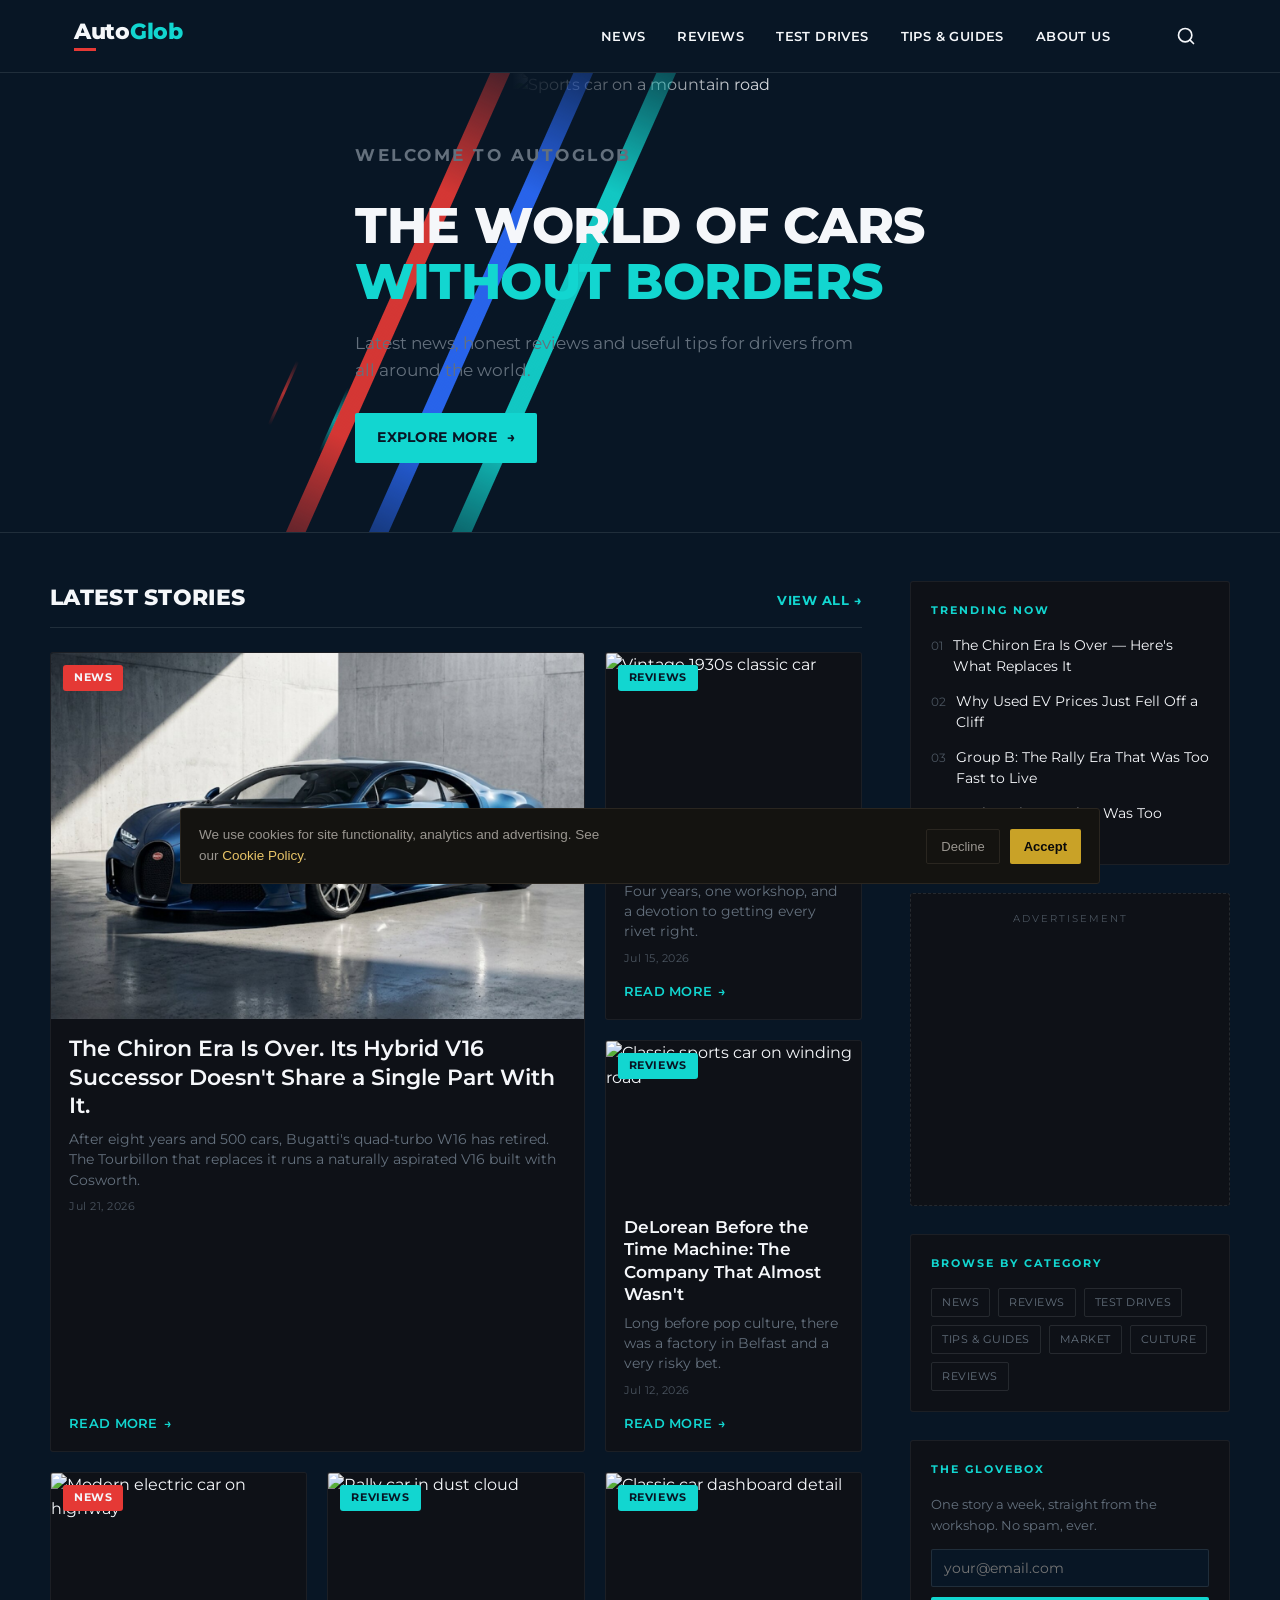
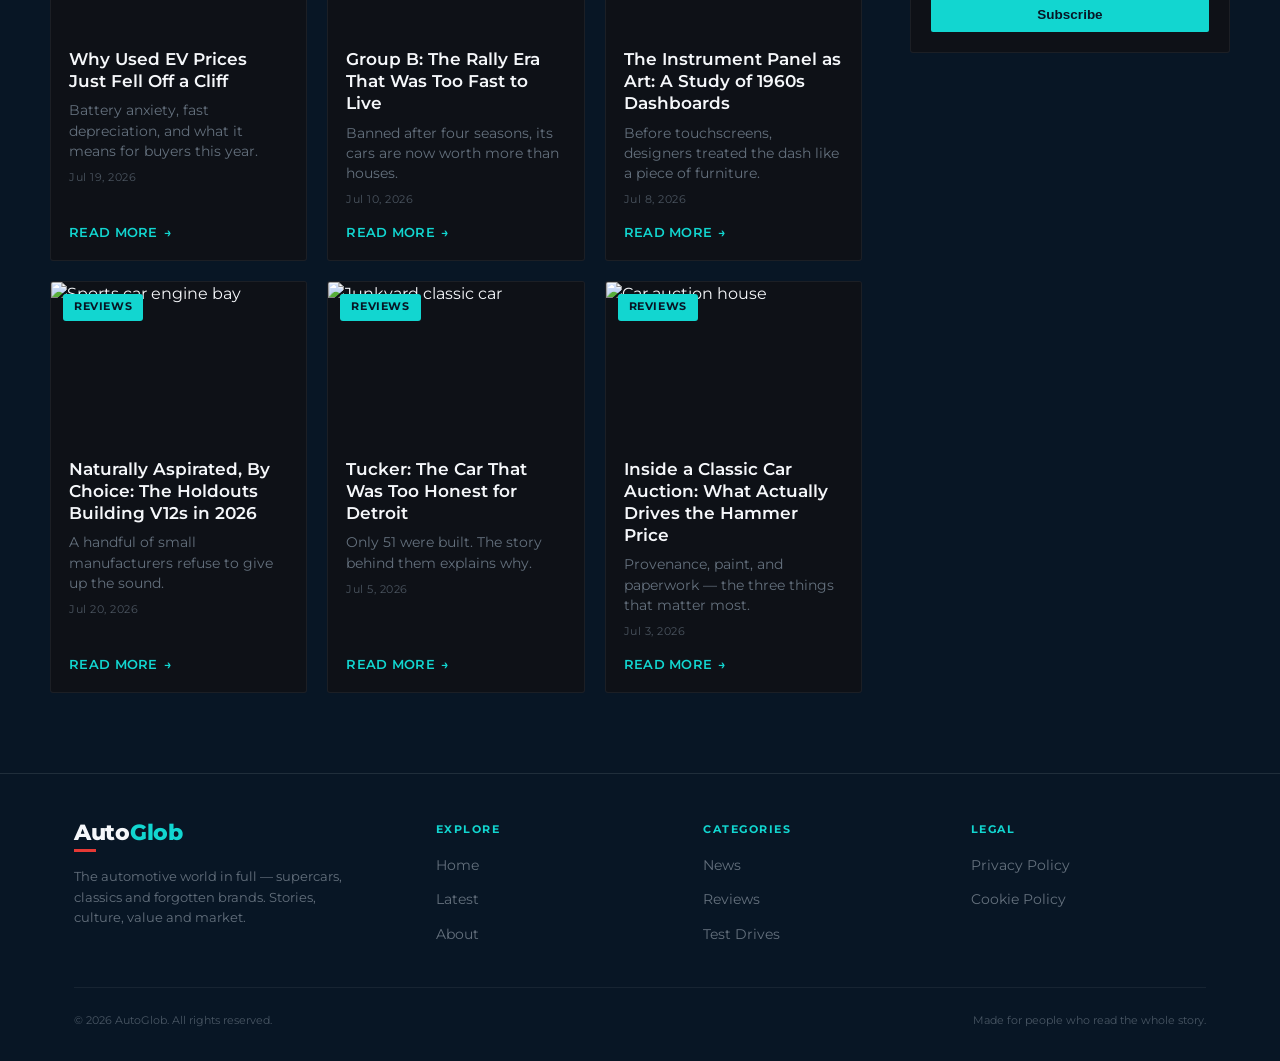
==== commit 9e978d61: "Add files via upload" ====
--- a/index.html
+++ b/index.html
@@ -6,7 +6,7 @@
 <title>AutoGlob — The World of Cars Without Borders</title>
 <meta name="description" content="Latest news, honest reviews and useful tips for drivers from all around the world.">
 <link rel="icon" href="favicon.ico">
-<link rel="stylesheet" href="styles.css?v=3">
+<link rel="stylesheet" href="styles.css?v=6">
 </head>
 <body>
 
@@ -38,6 +38,7 @@
   </div>
   <div class="hero-stripes">
     <div class="beam beam-red"></div>
+    <div class="beam beam-blue"></div>
     <div class="beam beam-cyan"></div>
     <div class="tick tick-red"></div>
     <div class="tick tick-cyan"></div>
--- a/styles.css
+++ b/styles.css
@@ -239,17 +239,22 @@
 .hero-stripes .beam{
   position: absolute;
   top: -20%;
-  width: 90px;
+  width: 18px;
   height: 145%;
   transform: rotate(24deg);
+  filter: blur(0.4px);
 }
 .hero-stripes .beam.beam-red{
-  left: 32%;
-  background: linear-gradient(180deg, transparent 0%, rgba(229,57,53,0.9) 42%, rgba(229,57,53,0.9) 58%, transparent 100%);
+  left: 30%;
+  background: linear-gradient(180deg, transparent 0%, rgba(229,57,53,0.92) 30%, rgba(229,57,53,0.92) 70%, transparent 100%);
+}
+.hero-stripes .beam.beam-blue{
+  left: 36.5%;
+  background: linear-gradient(180deg, transparent 0%, rgba(43,108,255,0.9) 30%, rgba(43,108,255,0.9) 70%, transparent 100%);
 }
 .hero-stripes .beam.beam-cyan{
-  left: 40%;
-  background: linear-gradient(180deg, transparent 0%, rgba(18,214,208,0.85) 42%, rgba(18,214,208,0.85) 58%, transparent 100%);
+  left: 43%;
+  background: linear-gradient(180deg, transparent 0%, rgba(18,214,208,0.92) 30%, rgba(18,214,208,0.92) 70%, transparent 100%);
 }
 
 .hero-stripes .tick{
@@ -323,15 +328,24 @@
     overflow: hidden;
   }
   .hero-stripes .beam{
-    top: -30%;
-    width: 46px;
-    height: 170%;
+    top: -10%;
+    width: 10px;
+    height: 130%;
+    filter: blur(0.4px);
   }
-  .hero-stripes .beam.beam-red{ left: 42%; }
-  .hero-stripes .beam.beam-cyan{ left: 50%; }
-  .hero-stripes .tick{ height: 40px; }
-  .hero-stripes .tick.tick-red{ left: 28%; top: 55%; }
-  .hero-stripes .tick.tick-cyan{ left: 32%; top: 62%; }
+  .hero-stripes .beam.beam-red{
+    left: 38%;
+    background: linear-gradient(180deg, transparent 0%, rgba(229,57,53,0.9) 30%, rgba(229,57,53,0.9) 70%, transparent 100%);
+  }
+  .hero-stripes .beam.beam-blue{
+    left: 43.5%;
+    background: linear-gradient(180deg, transparent 0%, rgba(43,108,255,0.88) 30%, rgba(43,108,255,0.88) 70%, transparent 100%);
+  }
+  .hero-stripes .beam.beam-cyan{
+    left: 49%;
+    background: linear-gradient(180deg, transparent 0%, rgba(18,214,208,0.9) 30%, rgba(18,214,208,0.9) 70%, transparent 100%);
+  }
+  .hero-stripes .tick{ display: none; }
   .hero-inner{ max-width: none; padding: 32px 0; }
   .hero h1{ font-size: 32px; }
   .hero-photo::before{ background: linear-gradient(180deg, transparent 40%, var(--bg) 100%); }
